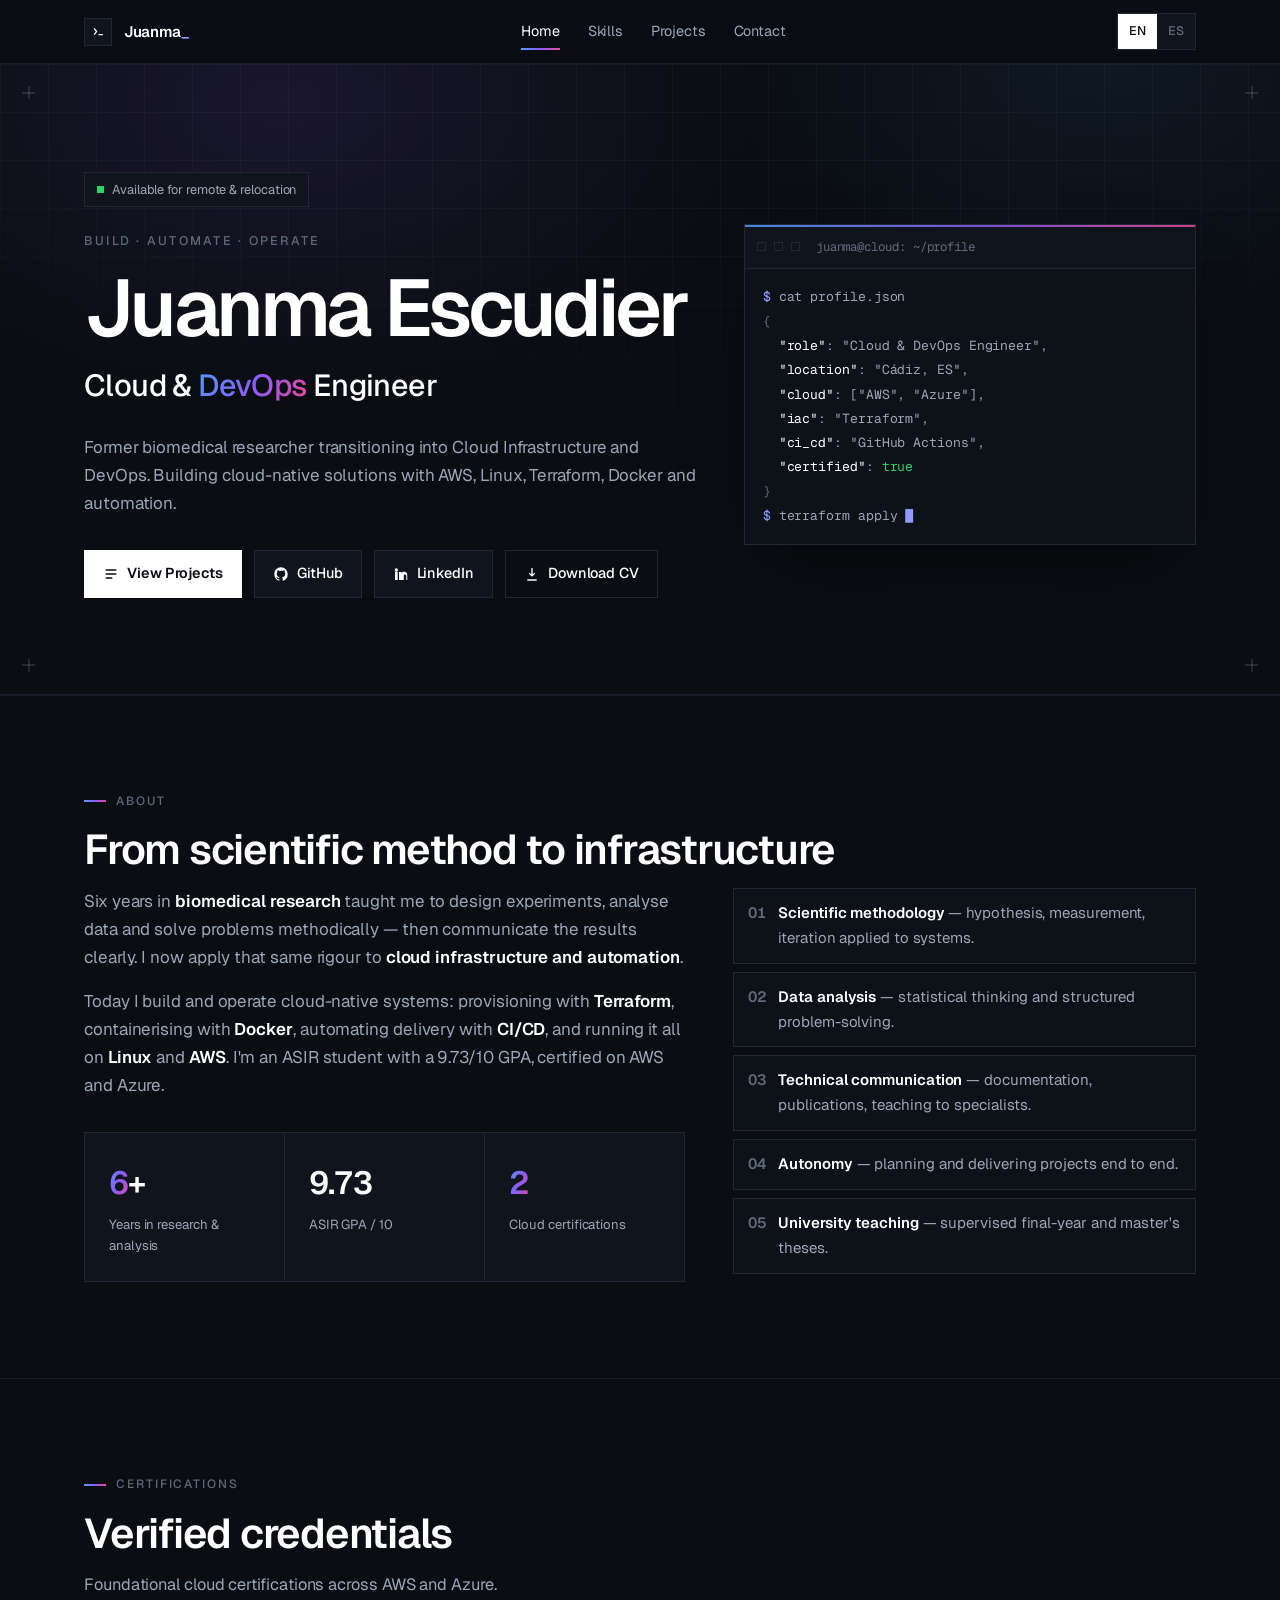
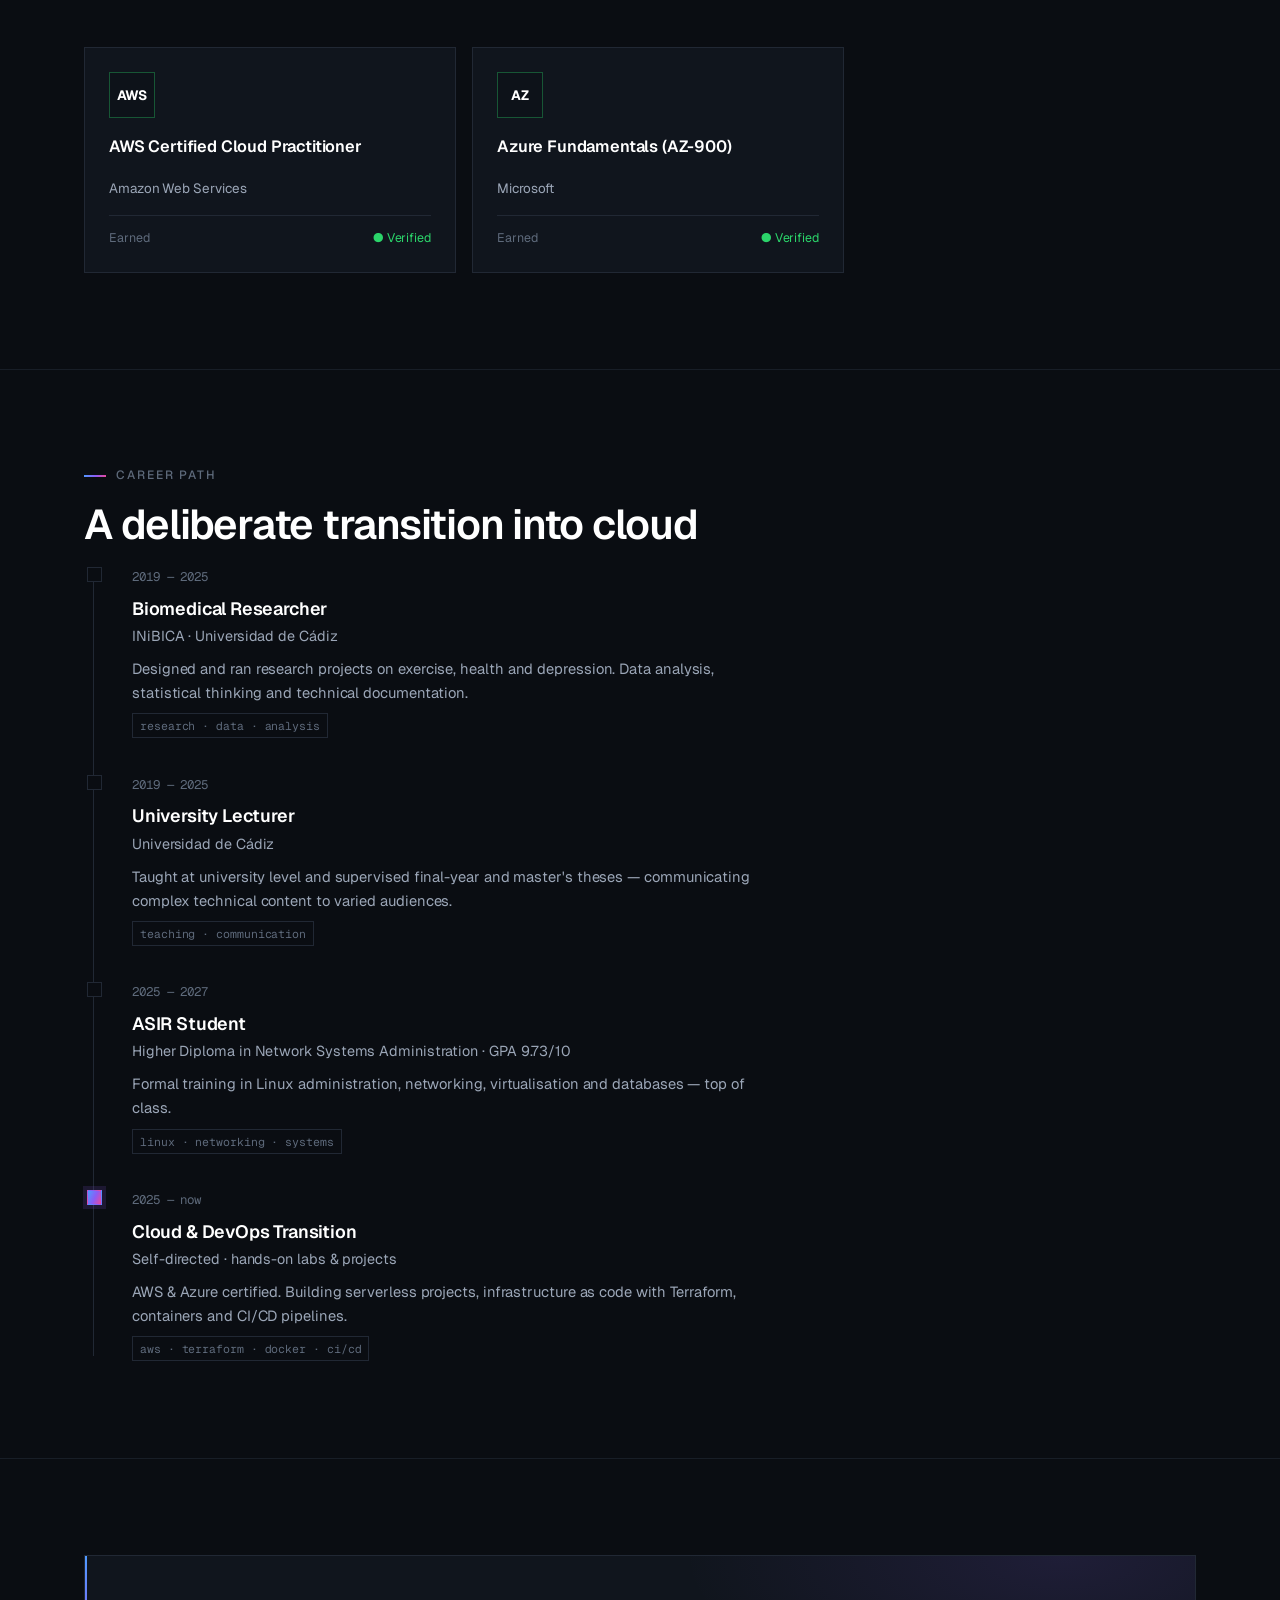
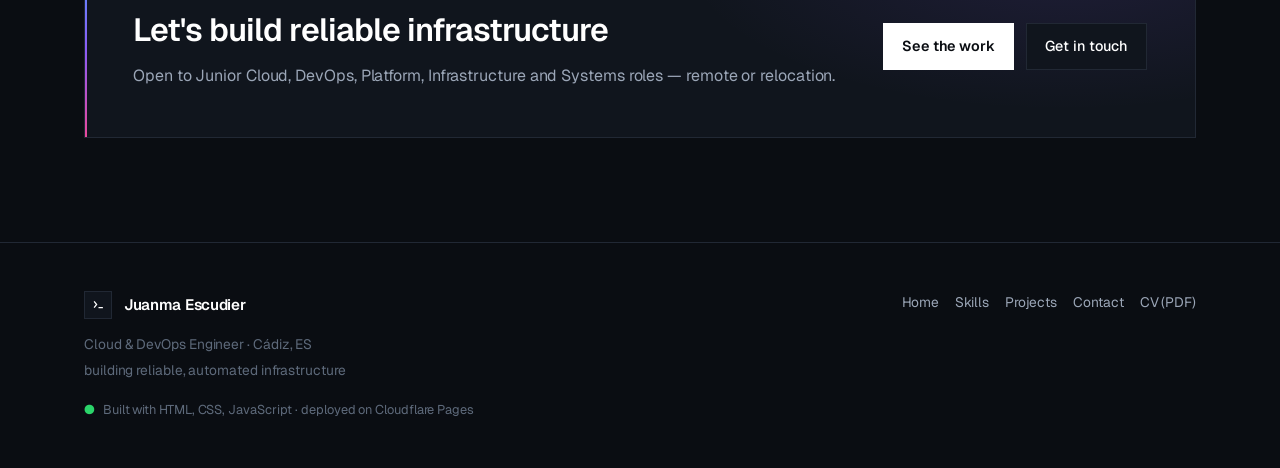
==== index.html @ 3cb33dc0 "Bugfixes: icons mobile phone" ====
<!DOCTYPE html>
<html lang="en" data-page="home">
<head>
  <meta charset="UTF-8">
  <meta name="viewport" content="width=device-width, initial-scale=1.0">
  <title>Juanma Escudier — Cloud &amp; DevOps Engineer</title>
  <meta name="description" content="Juanma Escudier — Cloud &amp; DevOps Engineer. Building cloud-native, automated infrastructure with AWS, Linux, Terraform, Docker and CI/CD. AWS Certified Cloud Practitioner &amp; Azure Fundamentals (AZ-900).">
  <meta name="author" content="Juan Manuel Escudier Vázquez">
  <meta name="keywords" content="Cloud Engineer, DevOps Engineer, Platform Engineer, AWS, Terraform, Docker, Linux, CI/CD, Infrastructure as Code, Serverless">
  <meta name="theme-color" content="#0A0D12">
  <link rel="canonical" href="https://www.juanmaescudier.com/">

  <!-- Open Graph / Twitter -->
  <meta property="og:type" content="website">
  <meta property="og:title" content="Juanma Escudier — Cloud &amp; DevOps Engineer">
  <meta property="og:description" content="Building cloud-native, automated infrastructure with AWS, Linux, Terraform, Docker and CI/CD.">
  <meta property="og:url" content="https://www.juanmaescudier.com/">
  <meta property="og:image" content="https://www.juanmaescudier.com/assets/og-image.png">
  <meta name="twitter:card" content="summary_large_image">
  <meta name="twitter:title" content="Juanma Escudier — Cloud &amp; DevOps Engineer">
  <meta name="twitter:description" content="Building cloud-native, automated infrastructure with AWS, Linux, Terraform, Docker and CI/CD.">
  <meta name="twitter:image" content="https://www.juanmaescudier.com/assets/og-image.png">

  <link rel="icon" type="image/svg+xml" href="favicon.svg">
  <link rel="preconnect" href="https://fonts.googleapis.com">
  <link rel="preconnect" href="https://fonts.gstatic.com" crossorigin>
  <link href="https://fonts.googleapis.com/css2?family=Geist:wght@400;500;600;700&family=Geist+Mono:wght@400;500&display=swap" rel="stylesheet">
  <link rel="stylesheet" href="styles.css">

  <script type="application/ld+json">
  {
    "@context": "https://schema.org",
    "@type": "Person",
    "name": "Juan Manuel Escudier Vázquez",
    "alternateName": "Juanma Escudier",
    "jobTitle": "Cloud & DevOps Engineer",
    "email": "mailto:juanmanuelescudier@gmail.com",
    "address": { "@type": "PostalAddress", "addressLocality": "Cádiz", "addressRegion": "Andalucía", "addressCountry": "ES" },
    "url": "https://www.juanmaescudier.com/",
    "sameAs": [
      "https://github.com/gankafk",
      "https://www.linkedin.com/in/juanma-escudier"
    ],
    "knowsAbout": ["Amazon Web Services", "Terraform", "Docker", "Linux", "CI/CD", "Python", "Serverless"],
    "hasCredential": [
      { "@type": "EducationalOccupationalCredential", "name": "AWS Certified Cloud Practitioner" },
      { "@type": "EducationalOccupationalCredential", "name": "Microsoft Certified: Azure Fundamentals (AZ-900)" }
    ]
  }
  </script>
</head>
<body>
  <a class="skip-link" href="#main" data-i18n="a11y.skip">Skip to content</a>

  <!-- ============ NAV ============ -->
  <header class="nav">
    <nav class="container nav-inner" aria-label="Primary">
      <a class="brand" href="index.html" aria-label="Juanma Escudier — home">
        <span class="brand-mark" aria-hidden="true">
          <svg viewBox="0 0 24 24" fill="none"><path d="M5 7l4 5-4 5" stroke="currentColor" stroke-width="2"/><path d="M12 17h7" stroke="currentColor" stroke-width="2"/></svg>
        </span>
        <span>Juanma<span class="blink">_</span></span>
      </a>

      <ul class="nav-links" id="navLinks">
        <li><a href="index.html" class="active" data-i18n="nav.home">Home</a></li>
        <li><a href="skills.html" data-i18n="nav.skills">Skills</a></li>
        <li><a href="projects.html" data-i18n="nav.projects">Projects</a></li>
        <li><a href="contact.html" data-i18n="nav.contact">Contact</a></li>
      </ul>

      <div class="nav-actions">
        <div class="lang-toggle" role="group" aria-label="Language">
          <button type="button" data-lang="en" aria-pressed="true">EN</button>
          <button type="button" data-lang="es" aria-pressed="false">ES</button>
        </div>
        <button class="nav-burger" id="navBurger" aria-label="Menu" aria-controls="navLinks" aria-expanded="false"><span></span></button>
      </div>
    </nav>
  </header>

  <main id="main">

    <!-- ============ HERO ============ -->
    <section class="hero">
      <div class="hero-grid-bg" aria-hidden="true"></div>
      <div class="hero-frame" aria-hidden="true"><span class="tl"></span><span class="tr"></span><span class="bl"></span><span class="br"></span></div>
      <div class="container hero-inner">
        <div class="hero-grid">
          <div>
            <span class="hero-status reveal">
              <span class="dot" aria-hidden="true"></span>
              <span data-i18n="hero.status">Available for remote &amp; relocation</span>
            </span>
            <p class="hero-eyebrow reveal" data-reveal-delay="1">Build · Automate · Operate</p>
            <h1 class="reveal" data-reveal-delay="1">Juanma Escudier</h1>
            <p class="hero-role reveal" data-reveal-delay="2">Cloud &amp; <span class="accent">DevOps</span> Engineer</p>
            <p class="hero-lead reveal" data-reveal-delay="2" data-i18n="hero.lead">Former biomedical researcher transitioning into Cloud Infrastructure and DevOps. Building cloud-native solutions with AWS, Linux, Terraform, Docker and automation.</p>
            <div class="hero-actions reveal" data-reveal-delay="3">
              <a class="btn btn-primary" href="projects.html">
                <svg viewBox="0 0 24 24" fill="none" aria-hidden="true"><path d="M4 6h16M4 12h16M4 18h10" stroke="currentColor" stroke-width="2"/></svg>
                <span data-i18n="hero.cta.projects">View Projects</span>
              </a>
              <a class="btn" href="https://github.com/gankafk" target="_blank" rel="noopener">
                <svg viewBox="0 0 24 24" fill="currentColor" aria-hidden="true"><path d="M12 2C6.48 2 2 6.58 2 12.25c0 4.53 2.87 8.37 6.84 9.73.5.1.68-.22.68-.49 0-.24-.01-.88-.01-1.73-2.78.62-3.37-1.37-3.37-1.37-.45-1.18-1.11-1.49-1.11-1.49-.91-.64.07-.62.07-.62 1 .07 1.53 1.05 1.53 1.05.89 1.56 2.34 1.11 2.91.85.09-.66.35-1.11.63-1.37-2.22-.26-4.56-1.14-4.56-5.06 0-1.12.39-2.03 1.03-2.75-.1-.26-.45-1.31.1-2.72 0 0 .84-.27 2.75 1.05a9.4 9.4 0 015 0c1.91-1.32 2.75-1.05 2.75-1.05.55 1.41.2 2.46.1 2.72.64.72 1.03 1.63 1.03 2.75 0 3.93-2.34 4.79-4.57 5.05.36.32.68.94.68 1.9 0 1.37-.01 2.48-.01 2.82 0 .27.18.6.69.49A10.02 10.02 0 0022 12.25C22 6.58 17.52 2 12 2z"/></svg>
                GitHub
              </a>
              <a class="btn" href="https://www.linkedin.com/in/juanma-escudier" target="_blank" rel="noopener">
                <svg viewBox="0 0 24 24" fill="currentColor" aria-hidden="true"><path d="M4.98 3.5a2.5 2.5 0 100 5 2.5 2.5 0 000-5zM3 9h4v12H3zM9 9h3.8v1.7h.05c.53-1 1.84-2.05 3.78-2.05 4.04 0 4.79 2.66 4.79 6.12V21H20v-5.4c0-1.29-.02-2.95-1.8-2.95-1.8 0-2.08 1.4-2.08 2.85V21H9z"/></svg>
                LinkedIn
              </a>
              <a class="btn btn-ghost" href="assets/Juan-Manuel-Escudier-CV.pdf" download>
                <svg viewBox="0 0 24 24" fill="none" aria-hidden="true"><path d="M12 3v12m0 0l-4-4m4 4l4-4M5 21h14" stroke="currentColor" stroke-width="2"/></svg>
                <span data-i18n="hero.cta.cv">Download CV</span>
              </a>
            </div>
          </div>

          <div class="terminal reveal" data-reveal-delay="3" aria-hidden="true">
            <div class="terminal-bar">
              <span class="sq"></span><span class="sq"></span><span class="sq"></span>
              <span class="title">juanma@cloud: ~/profile</span>
            </div>
            <div class="terminal-body">
              <span class="ln"><span class="prompt">$</span> cat profile.json</span>
              <span class="ln muted">{</span>
              <span class="ln">  <span class="key">"role"</span>: "Cloud &amp; DevOps Engineer",</span>
              <span class="ln">  <span class="key">"location"</span>: "Cádiz, ES",</span>
              <span class="ln">  <span class="key">"cloud"</span>: ["AWS", "Azure"],</span>
              <span class="ln">  <span class="key">"iac"</span>: "Terraform",</span>
              <span class="ln">  <span class="key">"ci_cd"</span>: "GitHub Actions",</span>
              <span class="ln">  <span class="key">"certified"</span>: <span class="ok">true</span></span>
              <span class="ln muted">}</span>
              <span class="ln"><span class="prompt">$</span> terraform apply <span class="cursor">█</span></span>
            </div>
          </div>
        </div>
      </div>
    </section>

    <!-- ============ ABOUT ============ -->
    <section class="section" id="about">
      <div class="container">
        <p class="section-label reveal"><span data-i18n="about.label">about</span></p>
        <h2 class="section-title reveal" data-i18n="about.title">From scientific method to infrastructure</h2>
        <div class="about-grid">
          <div class="about-lead reveal">
            <p data-i18n="about.p1">Six years in <strong>biomedical research</strong> taught me to design experiments, analyse data and solve problems methodically — then communicate the results clearly. I now apply that same rigour to <strong>cloud infrastructure and automation</strong>.</p>
            <p data-i18n="about.p2">Today I build and operate cloud-native systems: provisioning with <strong>Terraform</strong>, containerising with <strong>Docker</strong>, automating delivery with <strong>CI/CD</strong>, and running it all on <strong>Linux</strong> and <strong>AWS</strong>. I'm an ASIR student with a 9.73/10 GPA, certified on AWS and Azure.</p>
            <div class="stat-grid">
              <div class="stat"><div class="num"><span class="accent">6</span>+</div><div class="lbl" data-i18n="about.stat.years">Years in research &amp; analysis</div></div>
              <div class="stat"><div class="num">9.73</div><div class="lbl" data-i18n="about.stat.gpa">ASIR GPA / 10</div></div>
              <div class="stat"><div class="num"><span class="accent">2</span></div><div class="lbl" data-i18n="about.stat.certs">Cloud certifications</div></div>
            </div>
          </div>
          <ul class="about-points reveal" data-reveal-delay="1">
            <li><span class="marker">01</span><span><b data-i18n="about.t1.h">Scientific methodology</b> — <span data-i18n="about.t1.b">hypothesis, measurement, iteration applied to systems.</span></span></li>
            <li><span class="marker">02</span><span><b data-i18n="about.t2.h">Data analysis</b> — <span data-i18n="about.t2.b">statistical thinking and structured problem-solving.</span></span></li>
            <li><span class="marker">03</span><span><b data-i18n="about.t3.h">Technical communication</b> — <span data-i18n="about.t3.b">documentation, publications, teaching to specialists.</span></span></li>
            <li><span class="marker">04</span><span><b data-i18n="about.t4.h">Autonomy</b> — <span data-i18n="about.t4.b">planning and delivering projects end to end.</span></span></li>
            <li><span class="marker">05</span><span><b data-i18n="about.t5.h">University teaching</b> — <span data-i18n="about.t5.b">supervised final-year and master's theses.</span></span></li>
          </ul>
        </div>
      </div>
    </section>

    <!-- ============ CERTIFICATIONS ============ -->
    <section class="section" id="certifications">
      <div class="container">
        <p class="section-label reveal"><span data-i18n="certs.label">certifications</span></p>
        <h2 class="section-title reveal" data-i18n="certs.title">Verified credentials</h2>
        <p class="section-intro reveal" data-i18n="certs.intro">Foundational cloud certifications across AWS and Azure.</p>
        <div class="cert-grid">
          <article class="card cert-card earned reveal">
            <div class="badge" aria-hidden="true">AWS</div>
            <h3>AWS Certified Cloud Practitioner</h3>
            <p class="issuer">Amazon Web Services</p>
            <div class="meta"><span data-i18n="certs.status.earned">Earned</span><span class="ok" style="color:var(--success)">● <span data-i18n="certs.verified">Verified</span></span></div>
          </article>
          <article class="card cert-card earned reveal" data-reveal-delay="1">
            <div class="badge" aria-hidden="true">AZ</div>
            <h3>Azure Fundamentals (AZ-900)</h3>
            <p class="issuer">Microsoft</p>
            <div class="meta"><span data-i18n="certs.status.earned">Earned</span><span style="color:var(--success)">● <span data-i18n="certs.verified">Verified</span></span></div>
          </article>
        </div>
      </div>
    </section>

    <!-- ============ TIMELINE ============ -->
    <section class="section" id="timeline">
      <div class="container">
        <p class="section-label reveal"><span data-i18n="timeline.label">career path</span></p>
        <h2 class="section-title reveal" data-i18n="timeline.title">A deliberate transition into cloud</h2>
        <div class="timeline">
          <div class="tl-item reveal">
            <span class="node" aria-hidden="true"></span>
            <span class="period">2019 — 2025</span>
            <h3 data-i18n="tl.1.h">Biomedical Researcher</h3>
            <p class="org">INiBICA · Universidad de Cádiz</p>
            <p data-i18n="tl.1.b">Designed and ran research projects on exercise, health and depression. Data analysis, statistical thinking and technical documentation.</p>
            <span class="role-tag" data-i18n="tl.1.tag">research · data · analysis</span>
          </div>
          <div class="tl-item reveal" data-reveal-delay="1">
            <span class="node" aria-hidden="true"></span>
            <span class="period">2019 — 2025</span>
            <h3 data-i18n="tl.2.h">University Lecturer</h3>
            <p class="org">Universidad de Cádiz</p>
            <p data-i18n="tl.2.b">Taught at university level and supervised final-year and master's theses — communicating complex technical content to varied audiences.</p>
            <span class="role-tag" data-i18n="tl.2.tag">teaching · communication</span>
          </div>
          <div class="tl-item reveal" data-reveal-delay="2">
            <span class="node" aria-hidden="true"></span>
            <span class="period">2025 — 2027</span>
            <h3 data-i18n="tl.3.h">ASIR Student</h3>
            <p class="org" data-i18n="tl.3.org">Higher Diploma in Network Systems Administration · GPA 9.73/10</p>
            <p data-i18n="tl.3.b">Formal training in Linux administration, networking, virtualisation and databases — top of class.</p>
            <span class="role-tag" data-i18n="tl.3.tag">linux · networking · systems</span>
          </div>
          <div class="tl-item current reveal" data-reveal-delay="3">
            <span class="node" aria-hidden="true"></span>
            <span class="period">2025 — <span data-i18n="timeline.now">now</span></span>
            <h3 data-i18n="tl.4.h">Cloud &amp; DevOps Transition</h3>
            <p class="org" data-i18n="tl.4.org">Self-directed · hands-on labs &amp; projects</p>
            <p data-i18n="tl.4.b">AWS &amp; Azure certified. Building serverless projects, infrastructure as code with Terraform, containers and CI/CD pipelines.</p>
            <span class="role-tag" data-i18n="tl.4.tag">aws · terraform · docker · ci/cd</span>
          </div>
        </div>
      </div>
    </section>

    <!-- ============ CTA ============ -->
    <section class="section" aria-label="Call to action">
      <div class="container">
        <div class="cta reveal">
          <div>
            <h2 data-i18n="cta.title">Let's build reliable infrastructure</h2>
            <p data-i18n="cta.sub">Open to Junior Cloud, DevOps, Platform, Infrastructure and Systems roles — remote or relocation.</p>
          </div>
          <div class="actions">
            <a class="btn btn-primary" href="projects.html"><span data-i18n="cta.projects">See the work</span></a>
            <a class="btn" href="contact.html"><span data-i18n="cta.contact">Get in touch</span></a>
          </div>
        </div>
      </div>
    </section>

  </main>

  <!-- ============ FOOTER ============ -->
  <footer class="footer">
    <div class="container footer-inner">
      <div>
        <a class="brand" href="index.html">
          <span class="brand-mark" aria-hidden="true"><svg viewBox="0 0 24 24" fill="none"><path d="M5 7l4 5-4 5" stroke="currentColor" stroke-width="2"/><path d="M12 17h7" stroke="currentColor" stroke-width="2"/></svg></span>
          <span>Juanma Escudier</span>
        </a>
        <p class="footer-meta">Cloud &amp; DevOps Engineer · Cádiz, ES<br><span data-i18n="footer.tagline">building reliable, automated infrastructure</span></p>
        <p class="footer-build"><span class="ok">●</span> <span data-i18n="footer.build">Built with HTML, CSS, JavaScript · deployed on Cloudflare Pages</span></p>
      </div>
      <div class="footer-links" aria-label="Footer">
        <a href="index.html" data-i18n="nav.home">Home</a>
        <a href="skills.html" data-i18n="nav.skills">Skills</a>
        <a href="projects.html" data-i18n="nav.projects">Projects</a>
        <a href="contact.html" data-i18n="nav.contact">Contact</a>
        <a href="assets/Juan-Manuel-Escudier-CV.pdf" download data-i18n="footer.cv">CV (PDF)</a>
      </div>
    </div>
  </footer>

  <script src="script.js" defer></script>
</body>
</html>
---- styles.css ----
/* =====================================================================
   Juanma Escudier — Cloud & DevOps Engineer Portfolio
   styles.css — monochrome / Vercel-inspired / sharp corners
   Geist typeface · gradient reserved for focal points only
   ===================================================================== */

/* ---------- Design tokens ---------- */
:root {
  /* Base palette — near-black, monochrome */
  --bg:        #0A0D12;
  --bg-2:      #10151D;
  --bg-3:      #0D1219;
  --border:    #212834;
  --border-2:  #181E27;
  --text:      #FFFFFF;
  --text-2:    #9BA6B7;
  --text-3:    #5E6A7B;

  /* Accents — used sparingly */
  --accent:    #8E9BFF;            /* soft periwinkle, minimal use */
  --success:   #2BD46A;
  --warning:   #E5B567;

  /* Focal gradient (blue -> violet -> pink) */
  --grad: linear-gradient(115deg, #4E9BFF 0%, #8B5CF6 52%, #EC4899 100%);
  --grad-soft: linear-gradient(115deg, rgba(78,155,255,0.16), rgba(139,92,246,0.12), rgba(236,72,153,0.14));

  /* Typography */
  --font-sans: "Geist", "Inter", system-ui, -apple-system, "Segoe UI", Roboto, sans-serif;
  --font-mono: "Geist Mono", ui-monospace, "SF Mono", "Cascadia Code", Menlo, Consolas, monospace;

  /* Spacing */
  --sp-1: 4px; --sp-2: 8px; --sp-3: 12px; --sp-4: 16px; --sp-5: 24px;
  --sp-6: 32px; --sp-7: 48px; --sp-8: 64px; --sp-9: 96px;

  /* Layout */
  --maxw: 1160px;
  --nav-h: 64px;

  /* Effects */
  --speed: 0.18s;
  --ease: cubic-bezier(0.22, 0.61, 0.36, 1);
}

/* ---------- Reset ---------- */
*, *::before, *::after { box-sizing: border-box; margin: 0; padding: 0; }

html {
  scroll-behavior: smooth;
  scroll-padding-top: calc(var(--nav-h) + 24px);
  -webkit-text-size-adjust: 100%;
}

body {
  background-color: var(--bg);
  color: var(--text-2);
  font-family: var(--font-sans);
  font-size: 16px;
  line-height: 1.65;
  letter-spacing: -0.005em;
  -webkit-font-smoothing: antialiased;
  text-rendering: optimizeLegibility;
  overflow-x: hidden;
}

img, svg { max-width: 100%; display: block; }

a { color: var(--text); text-decoration: none; transition: color var(--speed) var(--ease), opacity var(--speed) var(--ease); }
a:hover { color: var(--text); opacity: 0.82; }

::selection { background: rgba(139, 92, 246, 0.28); color: var(--text); }

/* gradient text helper */
.grad-text {
  background: var(--grad);
  -webkit-background-clip: text; background-clip: text;
  -webkit-text-fill-color: transparent; color: transparent;
}

/* ---------- Accessibility ---------- */
.sr-only { position: absolute; width: 1px; height: 1px; padding: 0; margin: -1px; overflow: hidden; clip: rect(0,0,0,0); white-space: nowrap; border: 0; }
.skip-link {
  position: absolute; left: 12px; top: -60px; z-index: 200;
  background: #fff; color: #0A0D12; font-size: 13px; font-weight: 600;
  padding: 10px 16px; border: 1px solid #fff; transition: top var(--speed) var(--ease);
}
.skip-link:focus { top: 12px; }
:focus-visible { outline: 2px solid var(--accent); outline-offset: 2px; }

/* ---------- Layout ---------- */
.container { width: 100%; max-width: var(--maxw); margin-inline: auto; padding-inline: var(--sp-5); }

.section { padding-block: var(--sp-9); border-top: 1px solid var(--border-2); position: relative; }
.section:first-of-type { border-top: none; }

/* Section eyebrow label — clean, uppercase, tracked */
.section-label {
  font-size: 12px; font-weight: 500; text-transform: uppercase; letter-spacing: 0.16em;
  color: var(--text-3); margin-bottom: var(--sp-4);
  display: flex; align-items: center; gap: 10px;
}
.section-label::before {
  content: ""; width: 22px; height: 2px; background: var(--grad); display: inline-block;
}

.section-title {
  font-size: clamp(1.7rem, 3.4vw, 2.6rem); line-height: 1.08; letter-spacing: -0.03em;
  color: var(--text); font-weight: 600; margin-bottom: var(--sp-4);
}
.section-intro { max-width: 64ch; color: var(--text-2); font-size: 1.02rem; margin-bottom: var(--sp-7); }

/* ---------- Top navigation ---------- */
.nav {
  position: sticky; top: 0; z-index: 100; height: var(--nav-h);
  background: rgba(10, 13, 18, 0.72);
  backdrop-filter: blur(12px) saturate(140%);
  -webkit-backdrop-filter: blur(12px) saturate(140%);
  border-bottom: 1px solid var(--border-2);
}
.nav-inner { height: 100%; display: flex; align-items: center; justify-content: space-between; gap: var(--sp-4); }
.brand { display: flex; align-items: center; gap: var(--sp-3); font-weight: 600; color: var(--text); font-size: 0.95rem; letter-spacing: -0.02em; }
.brand-mark {
  width: 28px; height: 28px; border: 1px solid var(--border); display: grid; place-items: center;
  color: var(--text); background: var(--bg-2); flex: none;
}
.brand-mark svg { width: 15px; height: 15px; }
.brand .blink { color: var(--accent); animation: blink 1.2s step-end infinite; }

.nav-links { display: flex; align-items: center; gap: 2px; list-style: none; }
.nav-links a {
  font-size: 0.9rem; color: var(--text-2); padding: 8px 13px; position: relative;
  transition: color var(--speed) var(--ease);
}
.nav-links a:hover { color: var(--text); opacity: 1; }
.nav-links a.active { color: var(--text); }
.nav-links a.active::after {
  content: ""; position: absolute; left: 13px; right: 13px; bottom: -2px; height: 2px; background: var(--grad);
}

.nav-actions { display: flex; align-items: center; gap: var(--sp-3); }

/* Language toggle */
.lang-toggle { display: inline-flex; border: 1px solid var(--border); background: var(--bg-2); font-size: 0.78rem; }
.lang-toggle button {
  appearance: none; background: transparent; border: none; cursor: pointer;
  color: var(--text-3); padding: 7px 11px; font: inherit; font-weight: 500;
  transition: color var(--speed) var(--ease), background var(--speed) var(--ease);
}
.lang-toggle button[aria-pressed="true"] { color: #0A0D12; background: #fff; }
.lang-toggle button:hover[aria-pressed="false"] { color: var(--text); }

/* Mobile menu toggle */
.nav-burger { display: none; appearance: none; background: var(--bg-2); border: 1px solid var(--border); width: 42px; height: 42px; cursor: pointer; padding: 0; position: relative; }
.nav-burger span { position: absolute; top: 50%; left: 50%; width: 20px; height: 2px; background: var(--text); transform: translate(-50%, -50%); transition: background var(--speed) var(--ease); }
.nav-burger span::before, .nav-burger span::after { content: ""; position: absolute; left: 0; width: 20px; height: 2px; background: var(--text); transition: transform var(--speed) var(--ease); }
.nav-burger span::before { top: -6px; }
.nav-burger span::after { top: 6px; }
.nav-burger[aria-expanded="true"] span { background: transparent; }
.nav-burger[aria-expanded="true"] span::before { transform: translateY(6px) rotate(45deg); }
.nav-burger[aria-expanded="true"] span::after { transform: translateY(-6px) rotate(-45deg); }

/* ---------- Buttons ---------- */
.btn {
  display: inline-flex; align-items: center; gap: var(--sp-2);
  font-size: 0.9rem; font-weight: 500; padding: 11px 18px;
  border: 1px solid var(--border); background: var(--bg-2); color: var(--text); cursor: pointer;
  transition: border-color var(--speed) var(--ease), background var(--speed) var(--ease), color var(--speed) var(--ease);
  white-space: nowrap;
}
.btn:hover { border-color: #38465c; background: #161C26; opacity: 1; }
.btn svg { width: 16px; height: 16px; flex: none; }
.btn-primary { background: #fff; color: #0A0D12; border-color: #fff; font-weight: 600; }
.btn-primary:hover { background: #E7E9EE; border-color: #E7E9EE; color: #0A0D12; }
.btn-ghost { background: transparent; }

/* ---------- Hero ---------- */
.hero { position: relative; padding-block: clamp(var(--sp-8), 12vh, 132px) var(--sp-9); border-bottom: 1px solid var(--border-2); overflow: hidden; }
/* subtle masked grid — hero only */
.hero-grid-bg {
  position: absolute; inset: 0; z-index: 0; pointer-events: none;
  background-image:
    linear-gradient(rgba(255,255,255,0.035) 1px, transparent 1px),
    linear-gradient(90deg, rgba(255,255,255,0.035) 1px, transparent 1px);
  background-size: 48px 48px;
  -webkit-mask-image: radial-gradient(125% 95% at 50% -10%, #000 32%, transparent 76%);
  mask-image: radial-gradient(125% 95% at 50% -10%, #000 32%, transparent 76%);
}
/* soft gradient glow */
.hero::before { content: ""; position: absolute; inset: 0; z-index: 0; pointer-events: none; background: radial-gradient(680px 420px at 22% 6%, rgba(139,92,246,0.12), transparent 70%), radial-gradient(560px 360px at 86% 0%, rgba(78,155,255,0.08), transparent 72%); }

/* crosshair marks at hero corners */
.hero-frame { position: absolute; inset: 22px; z-index: 0; pointer-events: none; }
.hero-frame span { position: absolute; width: 13px; height: 13px; }
.hero-frame span::before, .hero-frame span::after { content: ""; position: absolute; background: rgba(255,255,255,0.22); }
.hero-frame span::before { width: 13px; height: 1px; top: 50%; left: 0; transform: translateY(-50%); }
.hero-frame span::after { width: 1px; height: 13px; left: 50%; top: 0; transform: translateX(-50%); }
.hero-frame .tl { top: 0; left: 0; }
.hero-frame .tr { top: 0; right: 0; }
.hero-frame .bl { bottom: 0; left: 0; }
.hero-frame .br { bottom: 0; right: 0; }

.hero-inner { position: relative; z-index: 1; }
.hero-status { display: inline-flex; align-items: center; gap: var(--sp-2); font-size: 0.8rem; color: var(--text-2); border: 1px solid var(--border); background: var(--bg-2); padding: 6px 12px; margin-bottom: var(--sp-5); }
.hero-status .dot { width: 7px; height: 7px; background: var(--success); border-radius: 0; box-shadow: 0 0 0 0 rgba(43,212,106,0.6); animation: pulse 2.6s var(--ease) infinite; }
.hero-eyebrow { font-size: 0.78rem; text-transform: uppercase; letter-spacing: 0.18em; color: var(--text-3); font-weight: 500; margin-bottom: var(--sp-4); }
.hero h1 { font-size: clamp(2.6rem, 7.4vw, 5rem); line-height: 1.0; letter-spacing: -0.045em; color: var(--text); font-weight: 600; margin-bottom: var(--sp-3); }
.hero-role { font-size: clamp(1.2rem, 3vw, 1.9rem); color: var(--text); font-weight: 500; letter-spacing: -0.02em; margin-bottom: var(--sp-5); }
.hero-role .accent { background: var(--grad); -webkit-background-clip: text; background-clip: text; -webkit-text-fill-color: transparent; color: transparent; }
.hero-lead { max-width: 60ch; font-size: 1.06rem; color: var(--text-2); margin-bottom: var(--sp-6); }
.hero-actions { display: flex; flex-wrap: wrap; gap: var(--sp-3); }
.hero-grid { display: grid; grid-template-columns: 1.15fr 0.85fr; gap: var(--sp-7); align-items: center; }

/* Hero terminal card (keeps mono — it's a terminal) */
.terminal { border: 1px solid var(--border); background: var(--bg-3); font-family: var(--font-mono); font-size: 0.82rem; line-height: 1.85; box-shadow: 0 30px 70px -36px rgba(0,0,0,0.85); position: relative; }
.terminal::after { content: ""; position: absolute; left: 0; right: 0; top: 0; height: 2px; background: var(--grad); opacity: 0.85; }
.terminal-bar { display: flex; align-items: center; gap: var(--sp-2); padding: 10px 12px; border-bottom: 1px solid var(--border); background: var(--bg-2); }
.terminal-bar .sq { width: 9px; height: 9px; border: 1px solid var(--border); display: inline-block; }
.terminal-bar .title { margin-left: var(--sp-2); color: var(--text-3); font-size: 0.78rem; font-family: var(--font-mono); }
.terminal-body { padding: 16px 18px; color: var(--text-2); }
.terminal-body .ln { display: block; white-space: pre-wrap; }
.terminal-body .prompt { color: var(--accent); }
.terminal-body .ok { color: var(--success); }
.terminal-body .key { color: var(--text); }
.terminal-body .muted { color: var(--text-3); }
.terminal-body .cursor { color: var(--accent); animation: blink 1.2s step-end infinite; }

/* ---------- Generic card ---------- */
.card { border: 1px solid var(--border); background: var(--bg-2); padding: var(--sp-5); transition: border-color var(--speed) var(--ease), background var(--speed) var(--ease); position: relative; }
.card:hover { border-color: #313d50; }

/* ---------- About ---------- */
.about-grid { display: grid; grid-template-columns: 1.3fr 1fr; gap: var(--sp-7); align-items: start; }
.about-lead p { font-size: 1.06rem; color: var(--text-2); margin-bottom: var(--sp-4); }
.about-lead p strong { color: var(--text); font-weight: 600; }
.about-points { list-style: none; display: grid; gap: var(--sp-2); }
.about-points li { display: grid; grid-template-columns: auto 1fr; gap: var(--sp-3); align-items: start; border: 1px solid var(--border); background: var(--bg-3); padding: 12px 14px; font-size: 0.94rem; }
.about-points li .marker { color: var(--text-3); font-variant-numeric: tabular-nums; font-weight: 600; }
.about-points li b { color: var(--text); font-weight: 600; }

.stat-grid { display: grid; grid-template-columns: repeat(3, 1fr); gap: 0; border: 1px solid var(--border); margin-top: var(--sp-6); }
.stat { padding: var(--sp-5); border-right: 1px solid var(--border); background: var(--bg-2); }
.stat:last-child { border-right: none; }
.stat .num { font-size: 2rem; font-weight: 600; color: var(--text); letter-spacing: -0.03em; font-variant-numeric: tabular-nums; }
.stat .num .accent { background: var(--grad); -webkit-background-clip: text; background-clip: text; -webkit-text-fill-color: transparent; color: transparent; }
.stat .lbl { font-size: 0.82rem; color: var(--text-2); margin-top: 4px; }

/* ---------- Skills matrix ---------- */
.skills-grid { display: grid; grid-template-columns: repeat(auto-fit, minmax(196px, 1fr)); gap: var(--sp-4); align-items: start; }
.skill-card { display: flex; flex-direction: column; gap: var(--sp-4); }
.skill-card .head { display: flex; align-items: center; justify-content: space-between; border-bottom: 1px solid var(--border); padding-bottom: var(--sp-3); }
.skill-card .head h3 { font-size: 1.05rem; color: var(--text); font-weight: 600; letter-spacing: -0.01em; }
.skill-card .head .idx { font-size: 0.8rem; color: var(--text-3); font-variant-numeric: tabular-nums; }
.skill-list { list-style: none; display: grid; gap: 1px; background: var(--border); border: 1px solid var(--border); }
.skill-list li { background: var(--bg-3); padding: 9px 12px; font-size: 0.86rem; color: var(--text-2); display: flex; align-items: center; gap: var(--sp-2); transition: color var(--speed) var(--ease), background var(--speed) var(--ease); }
.skill-list li::before { content: ""; width: 5px; height: 5px; background: var(--text-3); flex: none; }
.skill-list li:hover { color: var(--text); background: var(--bg-2); }
.skill-list li:hover::before { background: var(--accent); }

/* ---------- Learning Lab ---------- */
.lab-grid { display: grid; grid-template-columns: repeat(2, 1fr); gap: var(--sp-4); }
.lab-card { display: flex; flex-direction: column; gap: var(--sp-4); }
.lab-card .head { display: flex; align-items: center; justify-content: space-between; gap: var(--sp-3); }
.lab-card h3 { font-size: 1.1rem; color: var(--text); font-weight: 600; display: flex; align-items: center; gap: var(--sp-2); letter-spacing: -0.01em; }
.lab-card h3 .tag { font-family: var(--font-mono); color: var(--text-3); font-weight: 400; }
.lab-desc { font-size: 0.92rem; color: var(--text-2); }
.status-badge { font-size: 0.72rem; font-weight: 600; letter-spacing: 0.04em; padding: 4px 9px; border: 1px solid var(--border); display: inline-flex; align-items: center; gap: 6px; white-space: nowrap; }
.status-badge .dot { width: 7px; height: 7px; }
.status-badge.active { color: var(--success); } .status-badge.active .dot { background: var(--success); }
.status-badge.progress { color: var(--warning); } .status-badge.progress .dot { background: var(--warning); }
.status-badge.planned { color: var(--text-3); } .status-badge.planned .dot { background: var(--text-3); }

.tag-row { display: flex; flex-wrap: wrap; gap: var(--sp-2); }
.tag { font-family: var(--font-mono); font-size: 0.74rem; color: var(--text-2); border: 1px solid var(--border); background: var(--bg-3); padding: 4px 9px; }
.progress-wrap { margin-top: auto; }
.progress-meta { display: flex; justify-content: space-between; font-size: 0.76rem; color: var(--text-3); margin-bottom: 6px; }
.progress-bar { height: 5px; background: var(--bg); border: 1px solid var(--border); }
.progress-fill { height: 100%; background: var(--grad); width: 0; transition: width 1s var(--ease); }
.progress-fill.success { background: var(--grad); }

/* ---------- Certifications ---------- */
.cert-grid { display: grid; grid-template-columns: repeat(2, 1fr); gap: var(--sp-4); max-width: 760px; }
.cert-card { display: flex; flex-direction: column; gap: var(--sp-4); }
.cert-card .badge { width: 46px; height: 46px; border: 1px solid var(--border); background: var(--bg-3); display: grid; place-items: center; color: var(--text); font-weight: 700; font-size: 0.85rem; letter-spacing: 0.02em; }
.cert-card.earned .badge { border-color: rgba(43,212,106,0.35); }
.cert-card h3 { font-size: 1.02rem; color: var(--text); font-weight: 600; letter-spacing: -0.01em; }
.cert-card .issuer { font-size: 0.84rem; color: var(--text-2); }
.cert-card .meta { margin-top: auto; display: flex; align-items: center; justify-content: space-between; font-size: 0.78rem; color: var(--text-3); border-top: 1px solid var(--border); padding-top: var(--sp-3); }
.cert-card.planned { border-style: dashed; }
.cert-card.planned h3, .cert-card.planned .badge { color: var(--text-3); }

/* ---------- Timeline ---------- */
.timeline { position: relative; display: grid; gap: 0; }
.timeline::before { content: ""; position: absolute; left: 9px; top: 6px; bottom: 6px; width: 1px; background: var(--border); }
.tl-item { position: relative; padding: 0 0 var(--sp-6) var(--sp-7); }
.tl-item:last-child { padding-bottom: 0; }
.tl-item .node { position: absolute; left: 3px; top: 4px; width: 15px; height: 15px; border: 1px solid var(--border); background: var(--bg); }
.tl-item.current .node { border-color: transparent; background: var(--grad); box-shadow: 0 0 0 4px rgba(139,92,246,0.14); }
.tl-item .period { font-family: var(--font-mono); font-size: 0.78rem; color: var(--text-3); }
.tl-item h3 { font-size: 1.12rem; color: var(--text); font-weight: 600; margin: 4px 0 2px; letter-spacing: -0.01em; }
.tl-item .org { font-size: 0.9rem; color: var(--text-2); margin-bottom: var(--sp-2); }
.tl-item p { font-size: 0.92rem; color: var(--text-2); max-width: 62ch; }
.tl-item .role-tag { display: inline-block; font-family: var(--font-mono); font-size: 0.72rem; color: var(--text-3); border: 1px solid var(--border); padding: 2px 7px; margin-top: var(--sp-2); }

/* ---------- Projects ---------- */
.project-list { display: grid; gap: var(--sp-5); }
.project-card { display: grid; grid-template-columns: 1.1fr 0.9fr; gap: 0; padding: 0; }
.project-card .body { padding: var(--sp-6); display: flex; flex-direction: column; gap: var(--sp-4); }
.project-card .visual { border-left: 1px solid var(--border); background: var(--bg-3); display: grid; place-items: center; padding: var(--sp-5); position: relative; overflow: hidden; }
.project-card .visual::before { content: ""; position: absolute; inset: 0; background-image: linear-gradient(to right, rgba(255,255,255,0.03) 1px, transparent 1px), linear-gradient(to bottom, rgba(255,255,255,0.03) 1px, transparent 1px); background-size: 28px 28px; }
.project-meta { display: flex; align-items: center; gap: var(--sp-3); font-size: 0.78rem; color: var(--text-3); }
.project-meta .featured { font-weight: 600; letter-spacing: 0.04em; background: var(--grad); -webkit-background-clip: text; background-clip: text; -webkit-text-fill-color: transparent; color: transparent; border: 1px solid var(--border); padding: 2px 8px; }
.project-card h3 { font-size: clamp(1.4rem, 2.6vw, 1.9rem); color: var(--text); font-weight: 600; letter-spacing: -0.03em; }
.project-card .desc { font-size: 0.98rem; color: var(--text-2); }
.project-actions { display: flex; flex-wrap: wrap; gap: var(--sp-3); margin-top: var(--sp-2); }
.arch-mini { width: 100%; position: relative; z-index: 1; }

/* ---------- Architecture diagram (detail page) ---------- */
.arch-figure { border: 1px solid var(--border); background: var(--bg-3); padding: var(--sp-6); position: relative; }
.arch-figure::before { content: ""; position: absolute; inset: 0; pointer-events: none; background-image: linear-gradient(to right, rgba(255,255,255,0.028) 1px, transparent 1px), linear-gradient(to bottom, rgba(255,255,255,0.028) 1px, transparent 1px); background-size: 32px 32px; }
.arch-scroll { position: relative; z-index: 1; overflow-x: auto; -webkit-overflow-scrolling: touch; scrollbar-width: thin; scrollbar-color: var(--border) transparent; }
.arch-scroll svg { display: block; width: 100%; max-width: 940px; min-width: 680px; margin-inline: auto; }
.arch-caption { font-size: 0.84rem; color: var(--text-3); margin-top: var(--sp-3); text-align: center; position: relative; z-index: 1; }
.arch-hint { display: none; }

/* ---------- Detail page ---------- */
.breadcrumb { font-size: 0.84rem; color: var(--text-3); margin-bottom: var(--sp-5); display: flex; gap: var(--sp-2); flex-wrap: wrap; }
.breadcrumb a { color: var(--text-2); }
.breadcrumb .sep { color: var(--border); }
.detail-hero h1 { font-size: clamp(2rem, 5vw, 3.2rem); color: var(--text); letter-spacing: -0.04em; font-weight: 600; line-height: 1.04; margin-bottom: var(--sp-3); }
.detail-hero .lead { font-size: 1.1rem; color: var(--text-2); max-width: 68ch; margin-bottom: var(--sp-5); }

.spec-grid { display: grid; grid-template-columns: repeat(4, 1fr); border: 1px solid var(--border); margin-block: var(--sp-6); }
.spec { padding: var(--sp-4); border-right: 1px solid var(--border); }
.spec:last-child { border-right: none; }
.spec .k { font-size: 0.72rem; color: var(--text-3); text-transform: uppercase; letter-spacing: 0.08em; }
.spec .v { color: var(--text); font-weight: 600; margin-top: 4px; font-size: 0.95rem; }

.content-block { max-width: 76ch; }
.content-block h2 { font-size: 1.5rem; color: var(--text); font-weight: 600; margin: var(--sp-7) 0 var(--sp-3); letter-spacing: -0.02em; }
.content-block h3 { font-size: 1.1rem; color: var(--text); font-weight: 600; margin: var(--sp-5) 0 var(--sp-2); }
.content-block p { color: var(--text-2); margin-bottom: var(--sp-4); }
.content-block ul { list-style: none; display: grid; gap: var(--sp-2); margin-bottom: var(--sp-4); }
.content-block ul li { padding-left: var(--sp-5); position: relative; color: var(--text-2); }
.content-block ul li::before { content: ""; position: absolute; left: 0; top: 0.62em; width: 8px; height: 1px; background: var(--accent); }
.content-block strong { color: var(--text); font-weight: 600; }

.decision-grid { display: grid; grid-template-columns: repeat(2, 1fr); gap: var(--sp-4); margin-block: var(--sp-5); }
.decision { border: 1px solid var(--border); background: var(--bg-2); padding: var(--sp-5); }
.decision .q { font-family: var(--font-mono); font-size: 0.8rem; color: var(--text-3); margin-bottom: var(--sp-2); }
.decision h4 { color: var(--text); font-size: 1rem; margin-bottom: var(--sp-2); font-weight: 600; }
.decision p { font-size: 0.92rem; color: var(--text-2); margin: 0; }

.stack-table { width: 100%; border-collapse: collapse; border: 1px solid var(--border); margin-block: var(--sp-5); font-size: 0.92rem; }
.stack-table th, .stack-table td { text-align: left; padding: 12px 14px; border-bottom: 1px solid var(--border); }
.stack-table th { font-size: 0.74rem; text-transform: uppercase; letter-spacing: 0.06em; color: var(--text-3); background: var(--bg-3); font-weight: 600; }
.stack-table td { color: var(--text-2); }
.stack-table td:first-child { color: var(--text); font-family: var(--font-mono); font-size: 0.86rem; white-space: nowrap; }
.stack-table tr:last-child td { border-bottom: none; }
.stack-table tbody tr:hover td { background: var(--bg-2); }

.code-block { border: 1px solid var(--border); background: var(--bg-3); font-family: var(--font-mono); font-size: 0.82rem; line-height: 1.8; color: var(--text-2); overflow-x: auto; margin-block: var(--sp-4); }
.code-block .bar { display: flex; align-items: center; gap: var(--sp-2); padding: 8px 12px; border-bottom: 1px solid var(--border); background: var(--bg-2); color: var(--text-3); font-size: 0.76rem; }
.code-block pre { padding: 14px 16px; margin: 0; white-space: pre; }
.code-block .c { color: var(--text-3); }
.code-block .k { color: var(--accent); }
.code-block .s { color: var(--success); }

/* ---------- Contact ---------- */
.contact-grid { display: grid; grid-template-columns: repeat(3, 1fr); gap: var(--sp-4); margin-top: var(--sp-6); }
.contact-card { border: 1px solid var(--border); background: var(--bg-2); padding: var(--sp-5); display: flex; flex-direction: column; gap: var(--sp-2); transition: border-color var(--speed) var(--ease); }
.contact-card:hover { border-color: #313d50; opacity: 1; }
.contact-card .ic { width: 28px; height: 28px; color: var(--text-2); margin-bottom: var(--sp-2); }
.contact-card:hover .ic { color: var(--text); }
.contact-card .k { font-size: 0.78rem; color: var(--text-3); }
.contact-card .v { color: var(--text); font-weight: 600; word-break: break-word; }
.contact-details { display: grid; grid-template-columns: repeat(3, 1fr); border: 1px solid var(--border); margin-top: var(--sp-5); }
.detail-item { padding: var(--sp-5); border-right: 1px solid var(--border); display: flex; flex-direction: column; gap: 6px; }
.detail-item:last-child { border-right: none; }
.detail-item .dk { font-size: 0.74rem; text-transform: uppercase; letter-spacing: 0.08em; color: var(--text-3); }
.detail-item .dv { color: var(--text); font-weight: 500; font-size: 0.95rem; }
.detail-item a.dv.link { color: var(--accent); }
@media (max-width: 720px) { .contact-details { grid-template-columns: 1fr; } .detail-item { border-right: none; border-bottom: 1px solid var(--border); } .detail-item:last-child { border-bottom: none; } }

/* ---------- CTA strip ---------- */
.cta { border: 1px solid var(--border); background: var(--bg-2); padding: var(--sp-7); display: flex; align-items: center; justify-content: space-between; gap: var(--sp-5); flex-wrap: wrap; position: relative; overflow: hidden; }
.cta::before { content: ""; position: absolute; inset: 0; background: radial-gradient(540px 220px at 88% 0%, rgba(139,92,246,0.12), transparent 70%); pointer-events: none; }
.cta::after { content: ""; position: absolute; left: 0; top: 0; bottom: 0; width: 2px; background: var(--grad); }
.cta h2 { font-size: clamp(1.4rem, 3vw, 2rem); color: var(--text); font-weight: 600; letter-spacing: -0.03em; }
.cta p { color: var(--text-2); margin-top: 6px; }
.cta .actions { display: flex; gap: var(--sp-3); flex-wrap: wrap; position: relative; }

/* ---------- Footer ---------- */
.footer { border-top: 1px solid var(--border); padding-block: var(--sp-7); margin-top: var(--sp-2); }
.footer-inner { display: flex; align-items: flex-start; justify-content: space-between; gap: var(--sp-5); flex-wrap: wrap; }
.footer .brand { margin-bottom: var(--sp-3); }
.footer-meta { font-size: 0.86rem; color: var(--text-3); line-height: 1.9; }
.footer-links { display: flex; gap: var(--sp-4); font-size: 0.86rem; flex-wrap: wrap; }
.footer-links a { color: var(--text-2); }
.footer-links a:hover { color: var(--text); }
.footer-build { font-size: 0.8rem; color: var(--text-3); margin-top: var(--sp-4); display: flex; align-items: center; gap: var(--sp-2); }
.footer-build .ok { color: var(--success); }

/* ---------- Reveal animation ---------- */
.reveal { opacity: 0; transform: translateY(14px); transition: opacity 0.6s var(--ease), transform 0.6s var(--ease); }
.reveal.is-visible { opacity: 1; transform: none; }
[data-reveal-delay="1"] { transition-delay: 0.06s; }
[data-reveal-delay="2"] { transition-delay: 0.12s; }
[data-reveal-delay="3"] { transition-delay: 0.18s; }
[data-reveal-delay="4"] { transition-delay: 0.24s; }

/* ---------- Keyframes ---------- */
@keyframes blink { 0%, 100% { opacity: 1; } 50% { opacity: 0; } }
@keyframes pulse { 0% { box-shadow: 0 0 0 0 rgba(43,212,106,0.5); } 70% { box-shadow: 0 0 0 7px rgba(43,212,106,0); } 100% { box-shadow: 0 0 0 0 rgba(43,212,106,0); } }

/* ---------- Responsive ---------- */
@media (max-width: 980px) {
  .hero-grid { grid-template-columns: 1fr; gap: var(--sp-6); }
  .about-grid { grid-template-columns: 1fr; gap: var(--sp-6); }
  .cert-grid { grid-template-columns: repeat(2, 1fr); }
  .spec-grid { grid-template-columns: repeat(2, 1fr); }
  .spec:nth-child(2) { border-right: none; }
  .spec:nth-child(1), .spec:nth-child(2) { border-bottom: 1px solid var(--border); }
  .project-card { grid-template-columns: 1fr; }
  .project-card .visual { border-left: none; border-top: 1px solid var(--border); }
}
@media (max-width: 720px) {
  :root { --nav-h: 56px; }
  .nav-links { position: fixed; top: var(--nav-h); left: 0; right: 0; flex-direction: column; align-items: stretch; gap: 0; background: var(--bg); border-bottom: 1px solid var(--border); box-shadow: 0 26px 44px -26px rgba(0,0,0,0.92); padding: var(--sp-2) var(--sp-4) var(--sp-4); transform: translateY(-12px); opacity: 0; pointer-events: none; transition: opacity var(--speed) var(--ease), transform var(--speed) var(--ease); }
  .nav-links.open { opacity: 1; transform: none; pointer-events: auto; }
  .nav-links a { display: block; padding: 17px 6px; font-size: 1.1rem; font-weight: 500; color: var(--text-2); border-bottom: 1px solid var(--border-2); }
  .nav-links a.active { color: var(--text); }
  .nav-links li:last-child a { border-bottom: none; }
  .nav-links a.active::after { display: none; }
  .nav-burger { display: block; }
  .section { padding-block: var(--sp-8); }
  .lab-grid, .cert-grid, .contact-grid, .decision-grid { grid-template-columns: 1fr; }
  .stat-grid { grid-template-columns: 1fr; }
  .stat { border-right: none; border-bottom: 1px solid var(--border); }
  .stat:last-child { border-bottom: none; }
  .spec-grid { grid-template-columns: 1fr; }
  .spec { border-right: none; border-bottom: 1px solid var(--border); }
  .spec:last-child { border-bottom: none; }
  .cta { flex-direction: column; align-items: flex-start; }
  .hero-actions .btn, .project-actions .btn { flex: 1 1 auto; justify-content: center; }
}
@media (max-width: 420px) { .container { padding-inline: var(--sp-4); } .hero h1 { font-size: 2.4rem; } }

/* ---------- Architecture figure on mobile ---------- */
@media (max-width: 760px) {
  .arch-figure { padding: var(--sp-4); }
  .arch-scroll svg { min-width: 640px; }
  .arch-hint {
    display: flex; align-items: center; justify-content: center; gap: 8px;
    margin-top: var(--sp-4); padding-top: var(--sp-3); border-top: 1px solid var(--border-2);
    font-family: var(--font-mono); font-size: 0.76rem; letter-spacing: 0.02em; color: var(--text-3);
    position: relative; z-index: 1;
  }
  .arch-hint .arrow {
    font-size: 1rem; line-height: 1; background: var(--grad);
    -webkit-background-clip: text; background-clip: text; -webkit-text-fill-color: transparent; color: transparent;
    animation: nudge 1.5s var(--ease) infinite;
  }
}
@keyframes nudge { 0%, 100% { transform: translateX(0); } 50% { transform: translateX(5px); } }

/* ---------- Reduced motion ---------- */
@media (prefers-reduced-motion: reduce) {
  html { scroll-behavior: auto; }
  *, *::before, *::after { animation-duration: 0.001ms !important; animation-iteration-count: 1 !important; transition-duration: 0.001ms !important; }
  .reveal { opacity: 1; transform: none; }
}

/* ---------- Print ---------- */
@media print { .nav, .footer, .cta, .hero-frame, .hero-grid-bg { display: none; } body { background: #fff; color: #000; } }
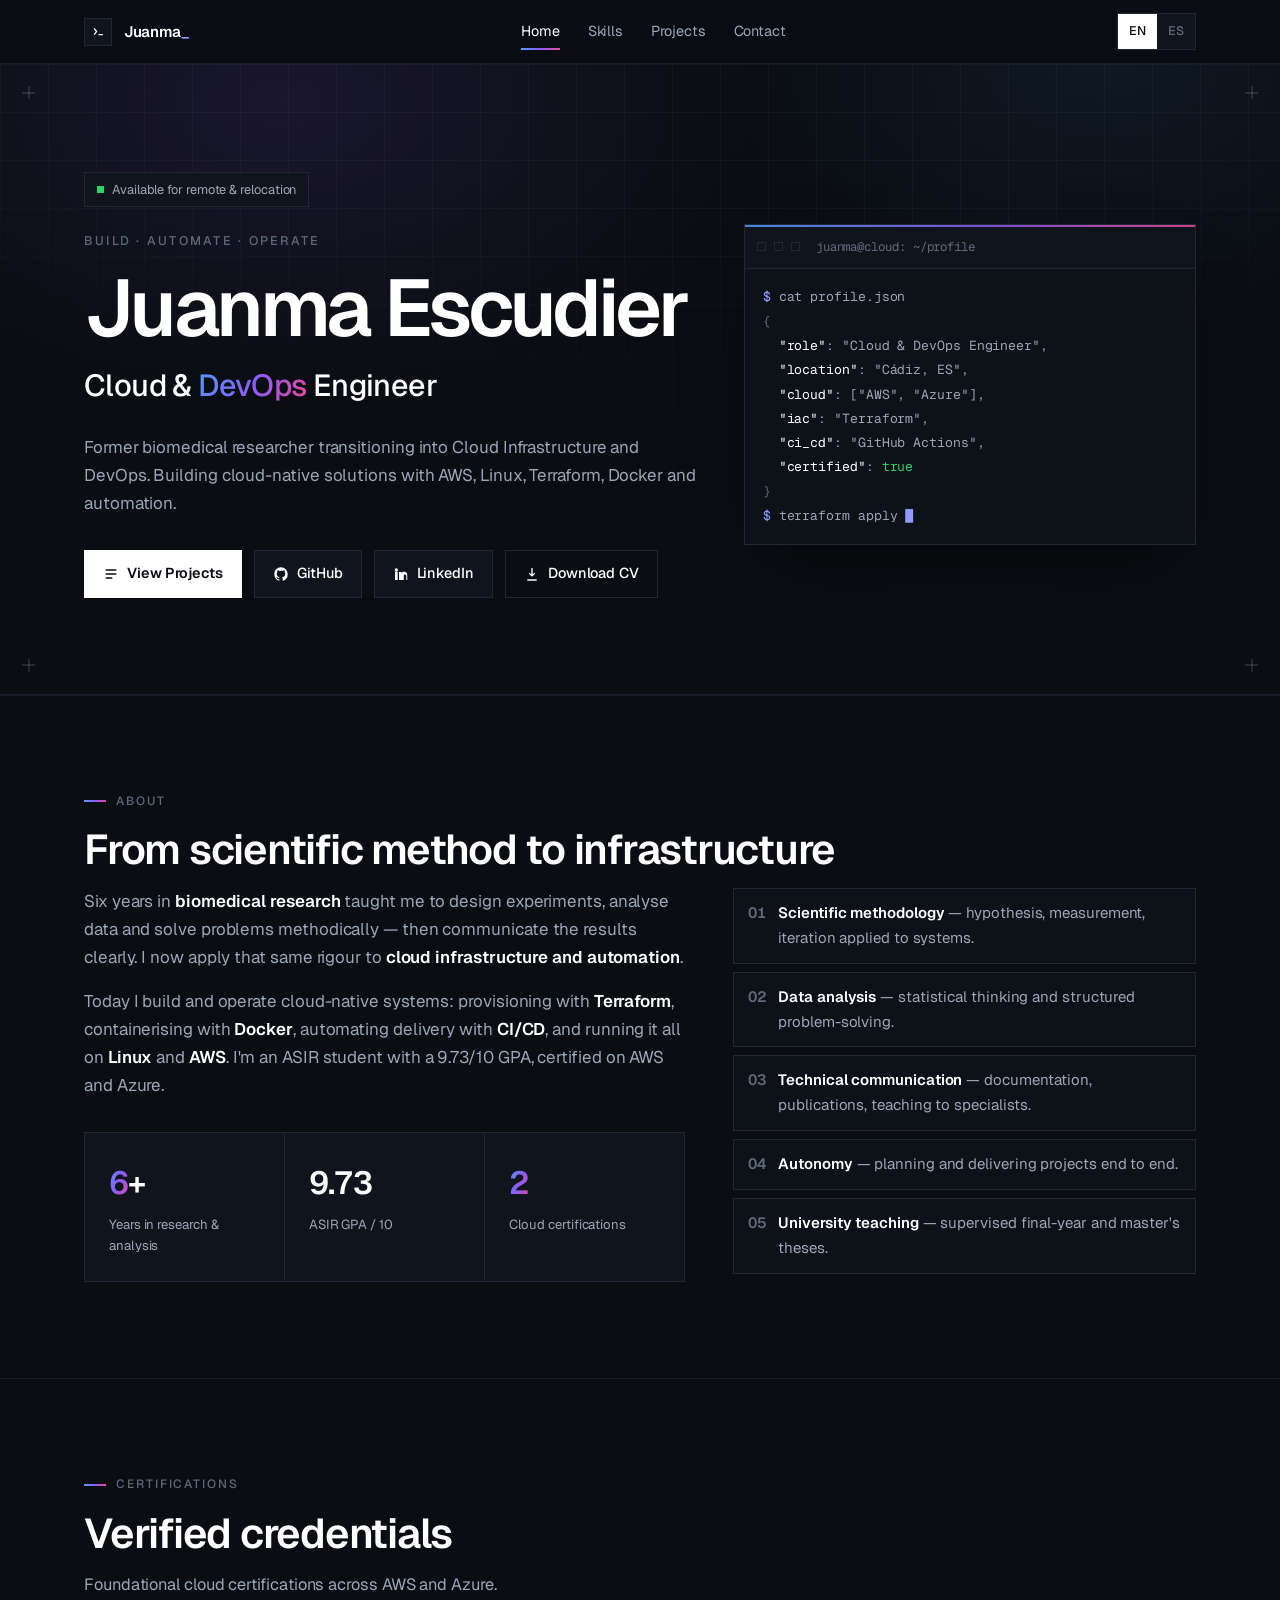
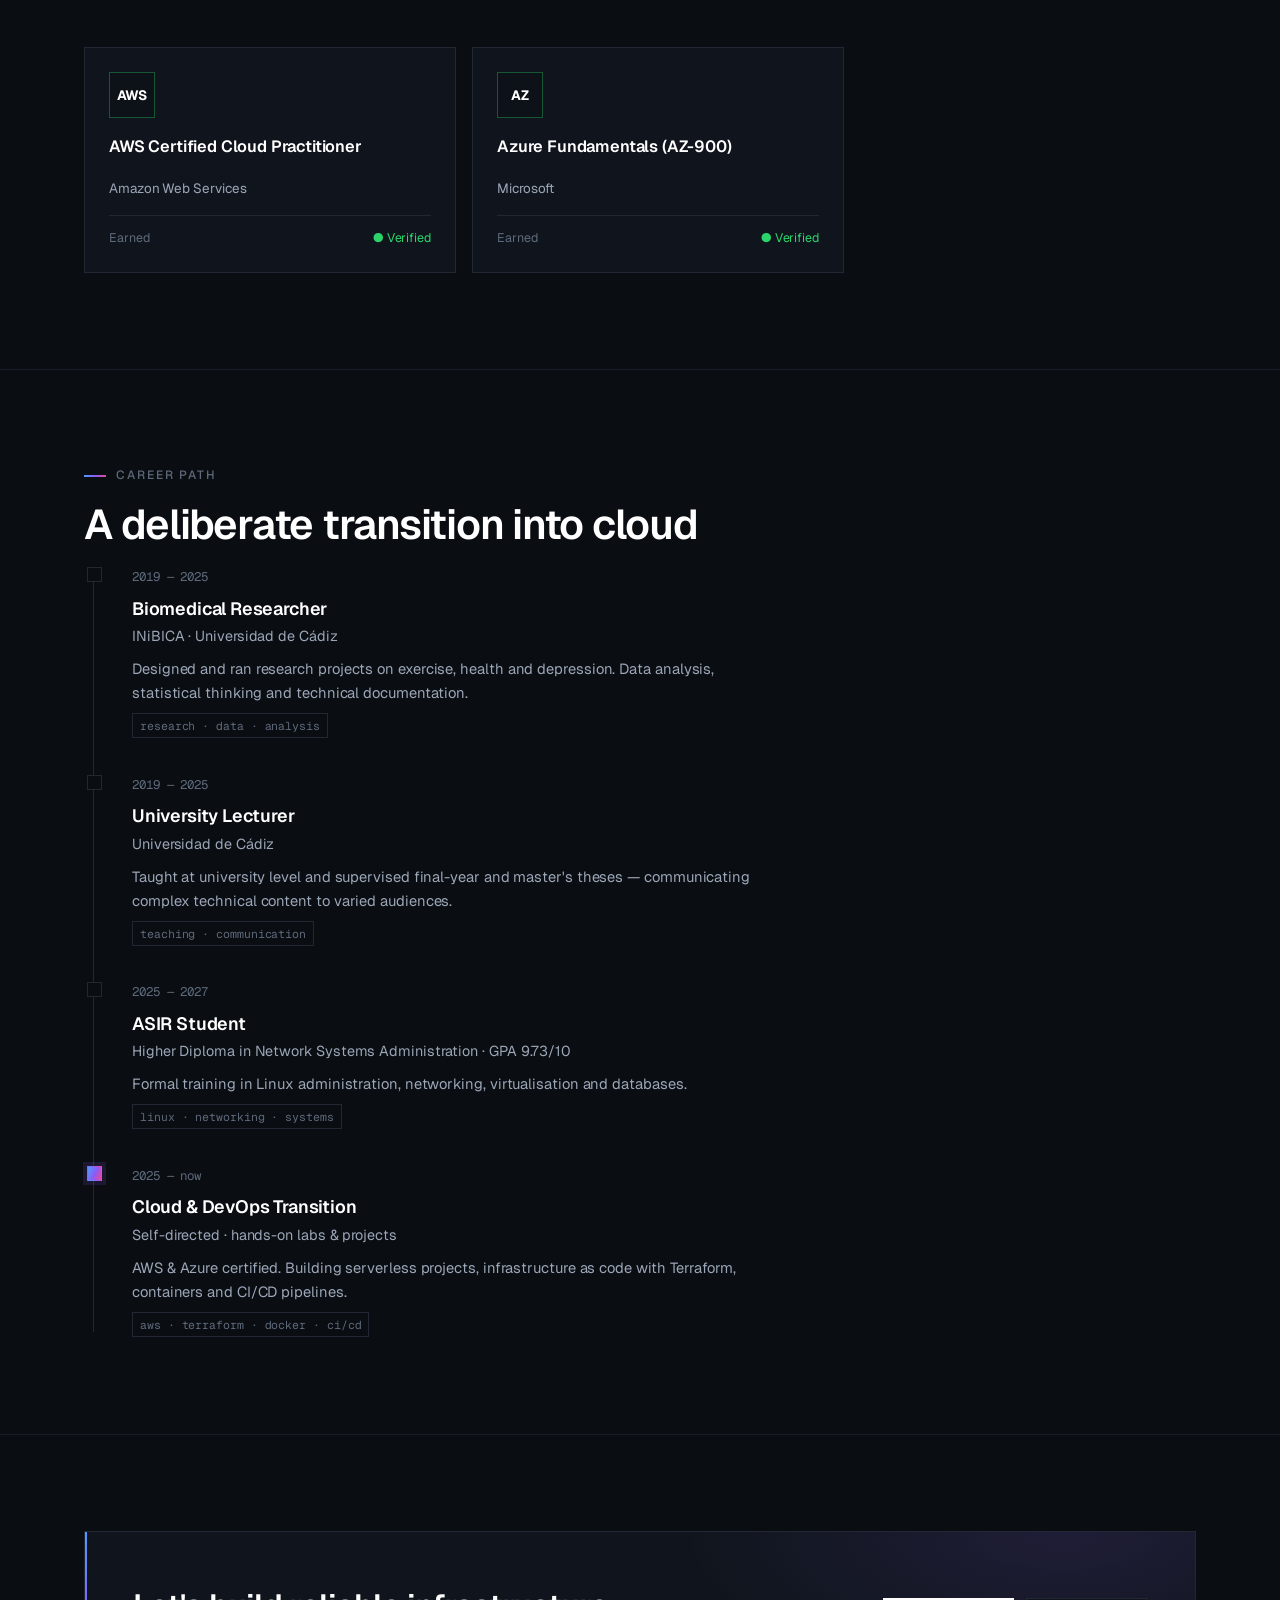
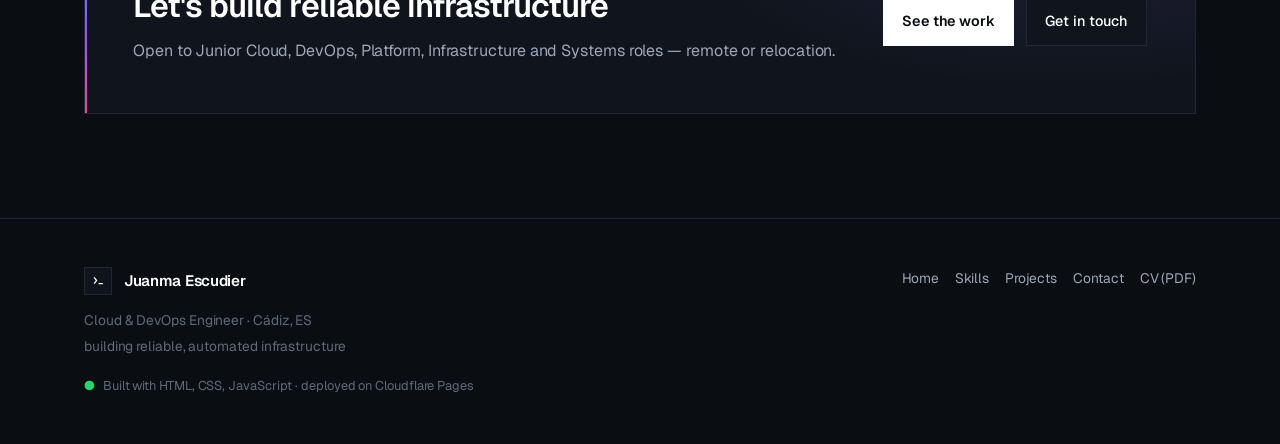
==== commit 9e28337b: "Text changes" ====
--- a/index.html
+++ b/index.html
@@ -16,6 +16,14 @@
   <meta property="og:description" content="Building cloud-native, automated infrastructure with AWS, Linux, Terraform, Docker and CI/CD.">
   <meta property="og:url" content="https://www.juanmaescudier.com/">
   <meta property="og:image" content="https://www.juanmaescudier.com/assets/og-image.png">
+  <meta property="og:image:secure_url" content="https://www.juanmaescudier.com/assets/og-image.png">
+  <meta property="og:image:type" content="image/png">
+  <meta property="og:image:width" content="1200">
+  <meta property="og:image:height" content="630">
+  <meta property="og:image:alt" content="Juanma Escudier — Cloud &amp; DevOps Engineer">
+  <meta property="og:site_name" content="Juanma Escudier">
+  <meta property="og:locale" content="es_ES">
+  <meta property="og:locale:alternate" content="en_US">
   <meta name="twitter:card" content="summary_large_image">
   <meta name="twitter:title" content="Juanma Escudier — Cloud &amp; DevOps Engineer">
   <meta name="twitter:description" content="Building cloud-native, automated infrastructure with AWS, Linux, Terraform, Docker and CI/CD.">
@@ -214,7 +222,7 @@
             <span class="period">2025 — 2027</span>
             <h3 data-i18n="tl.3.h">ASIR Student</h3>
             <p class="org" data-i18n="tl.3.org">Higher Diploma in Network Systems Administration · GPA 9.73/10</p>
-            <p data-i18n="tl.3.b">Formal training in Linux administration, networking, virtualisation and databases — top of class.</p>
+            <p data-i18n="tl.3.b">Formal training in Linux administration, networking, virtualisation and databases.</p>
             <span class="role-tag" data-i18n="tl.3.tag">linux · networking · systems</span>
           </div>
           <div class="tl-item current reveal" data-reveal-delay="3">
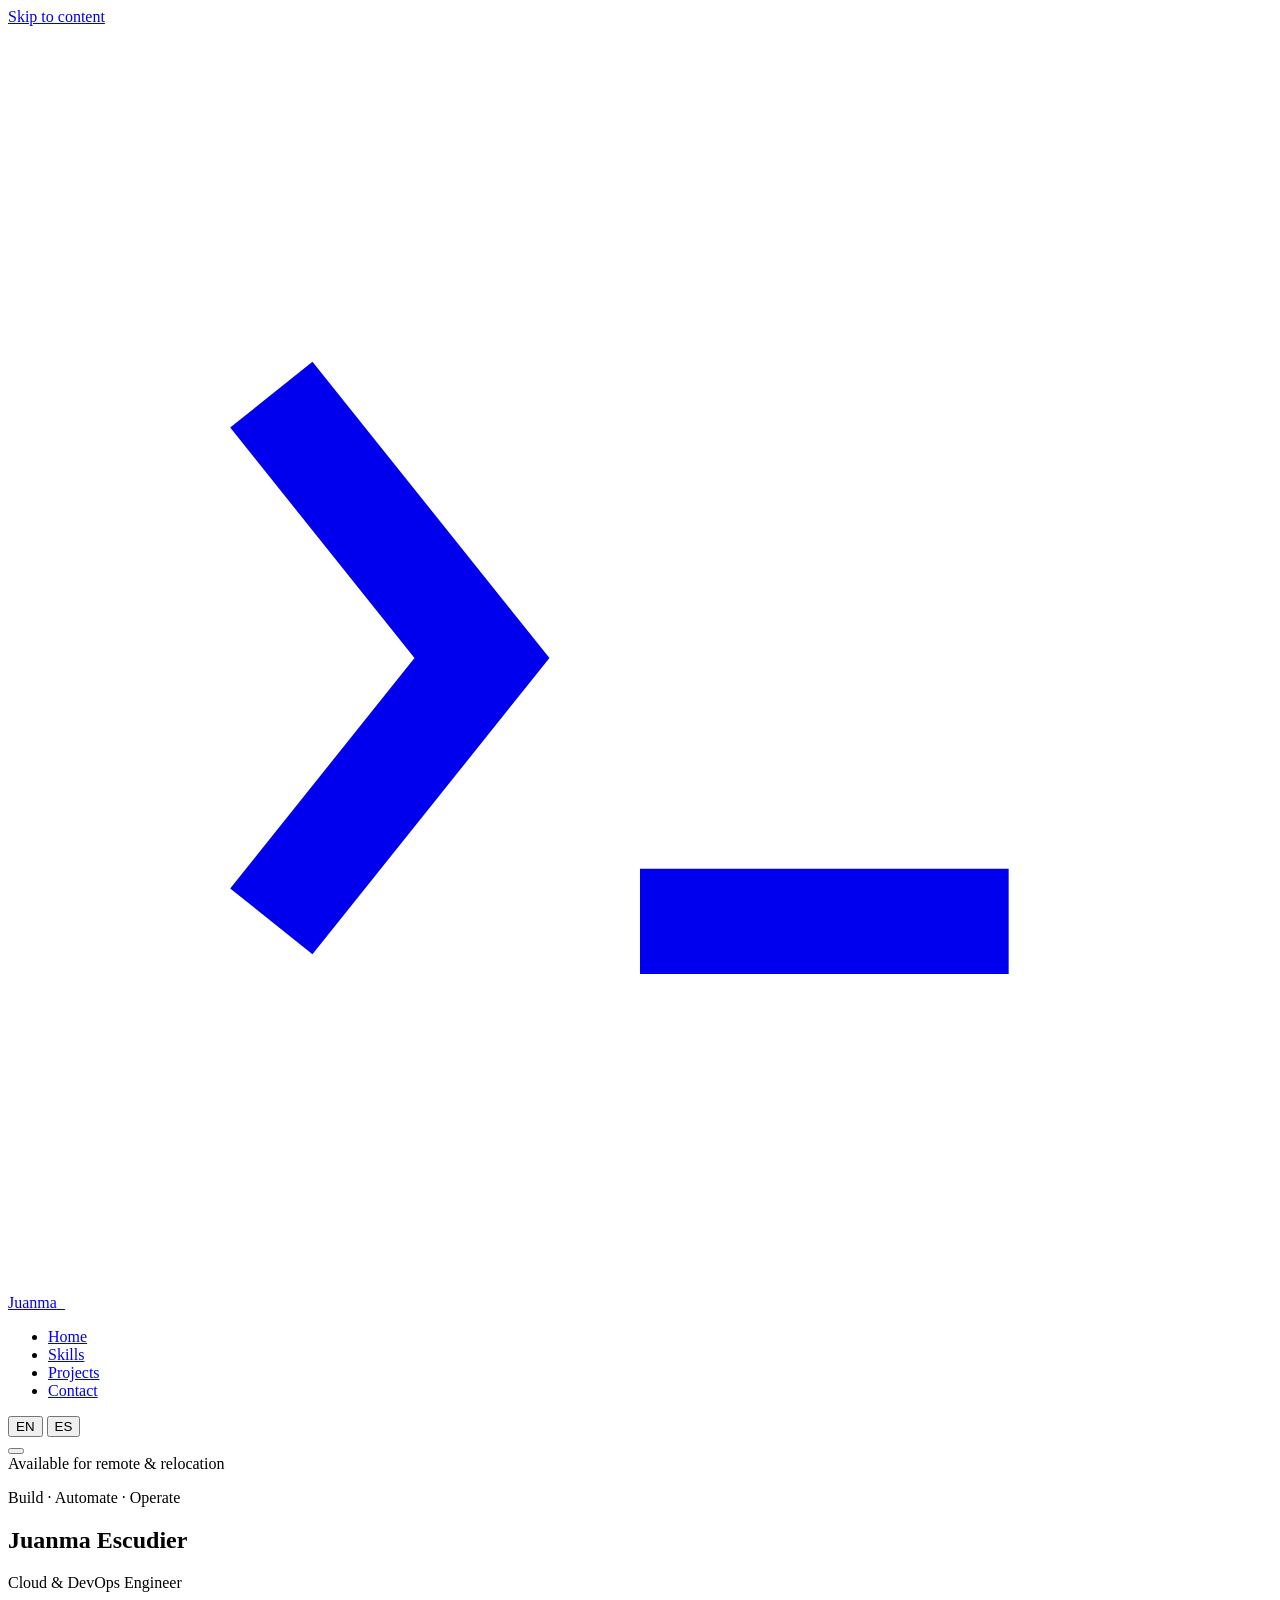
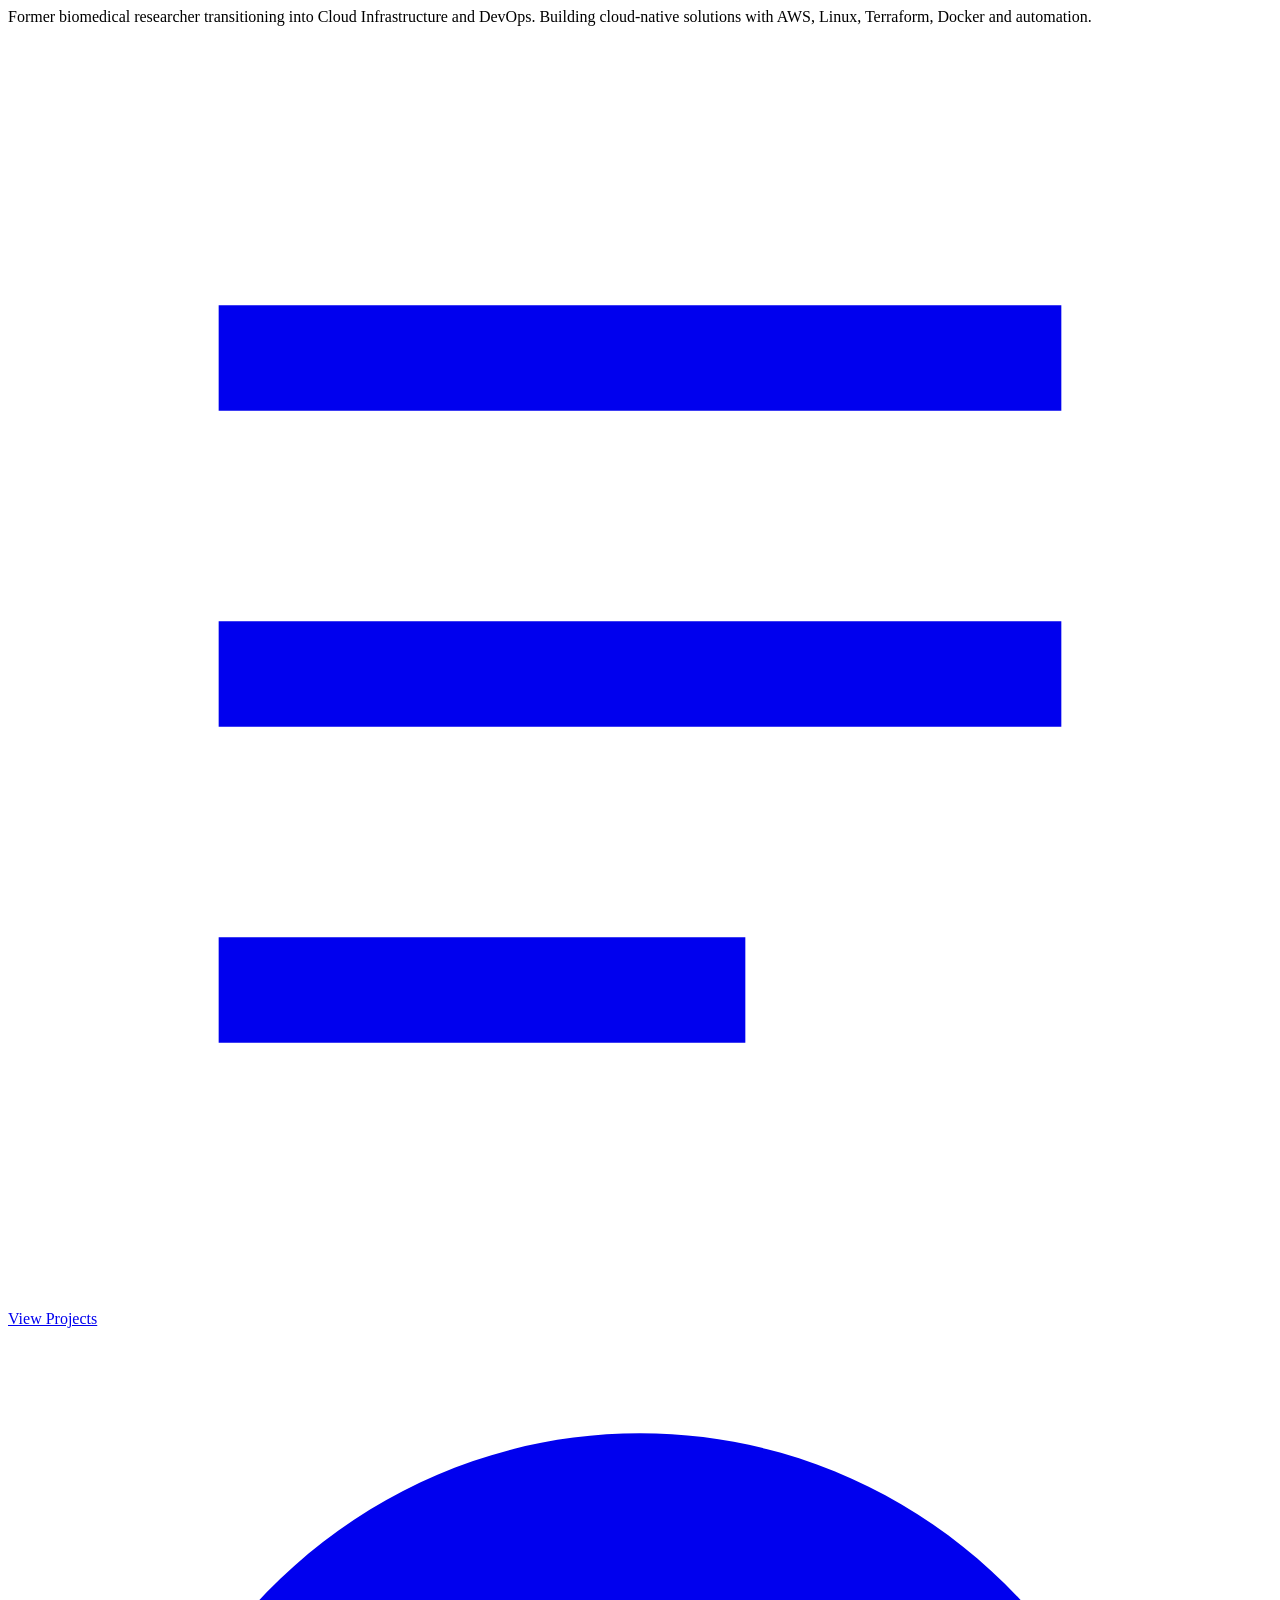
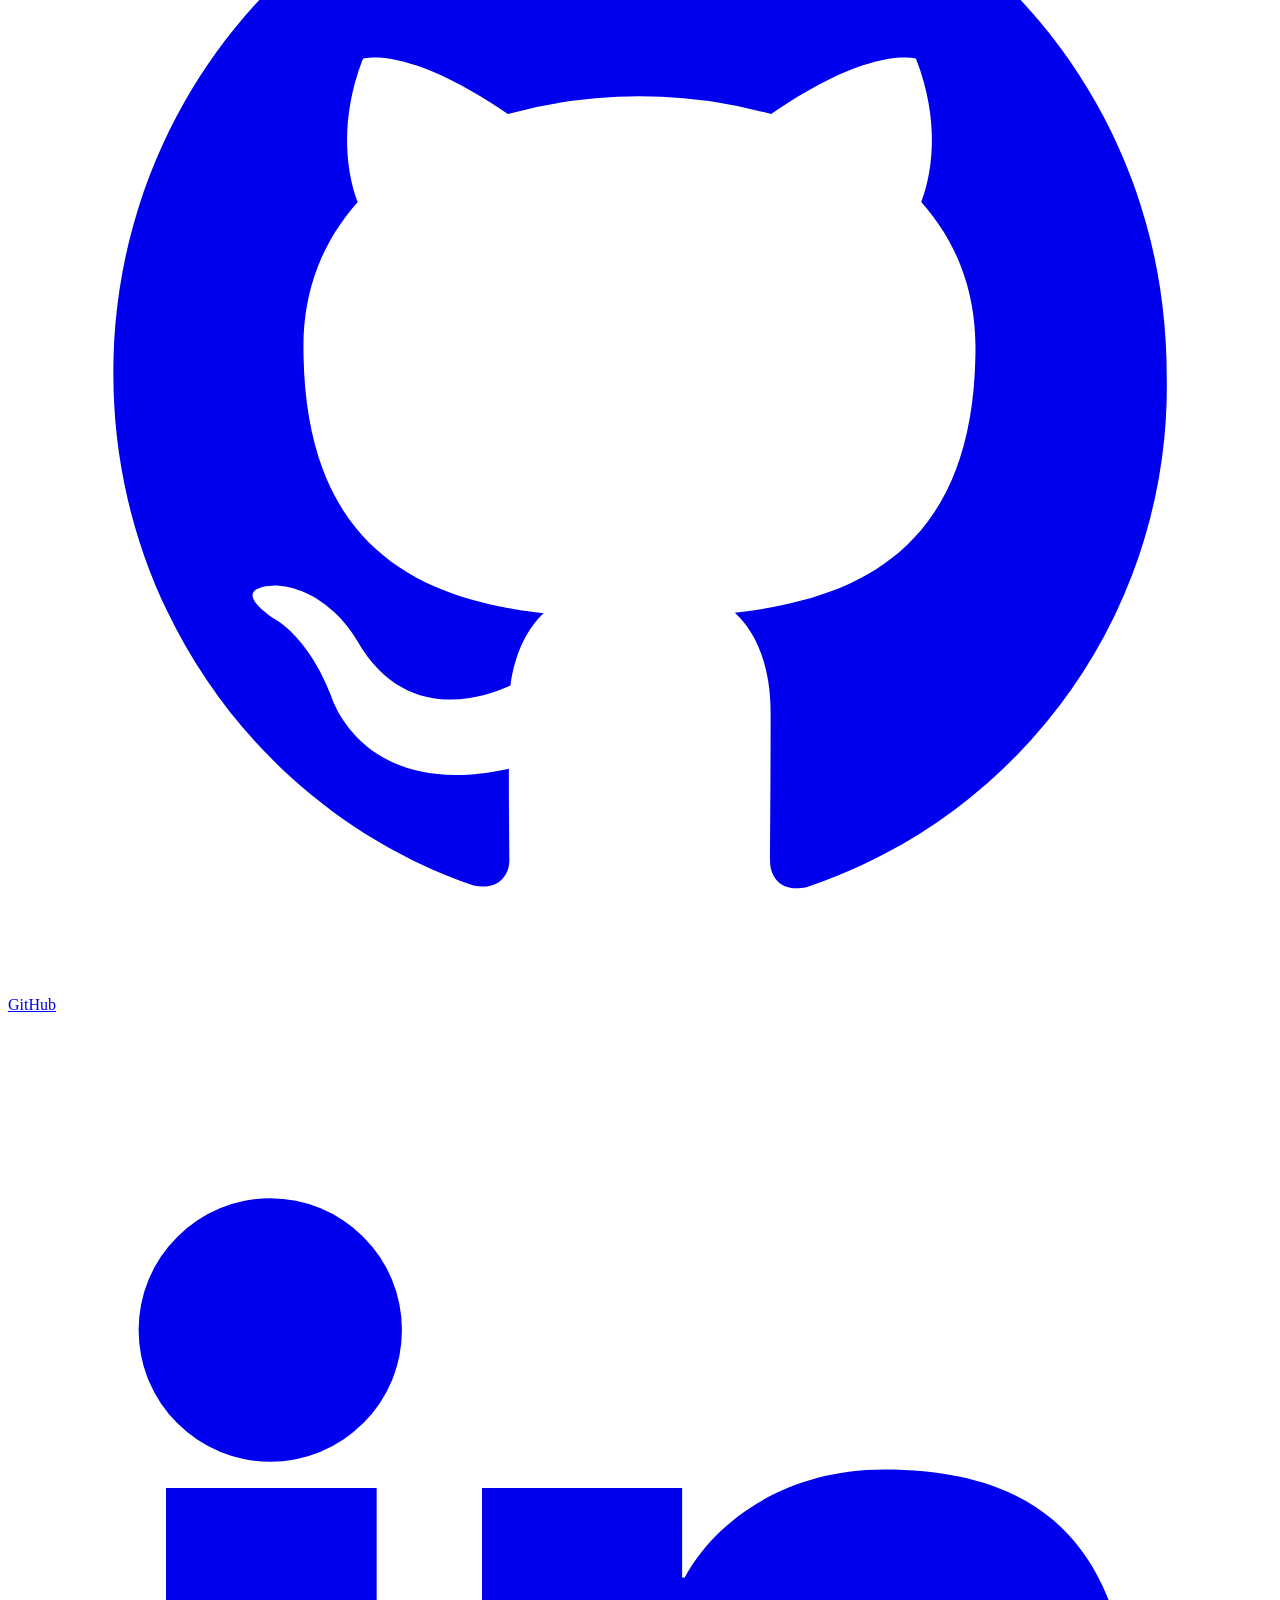
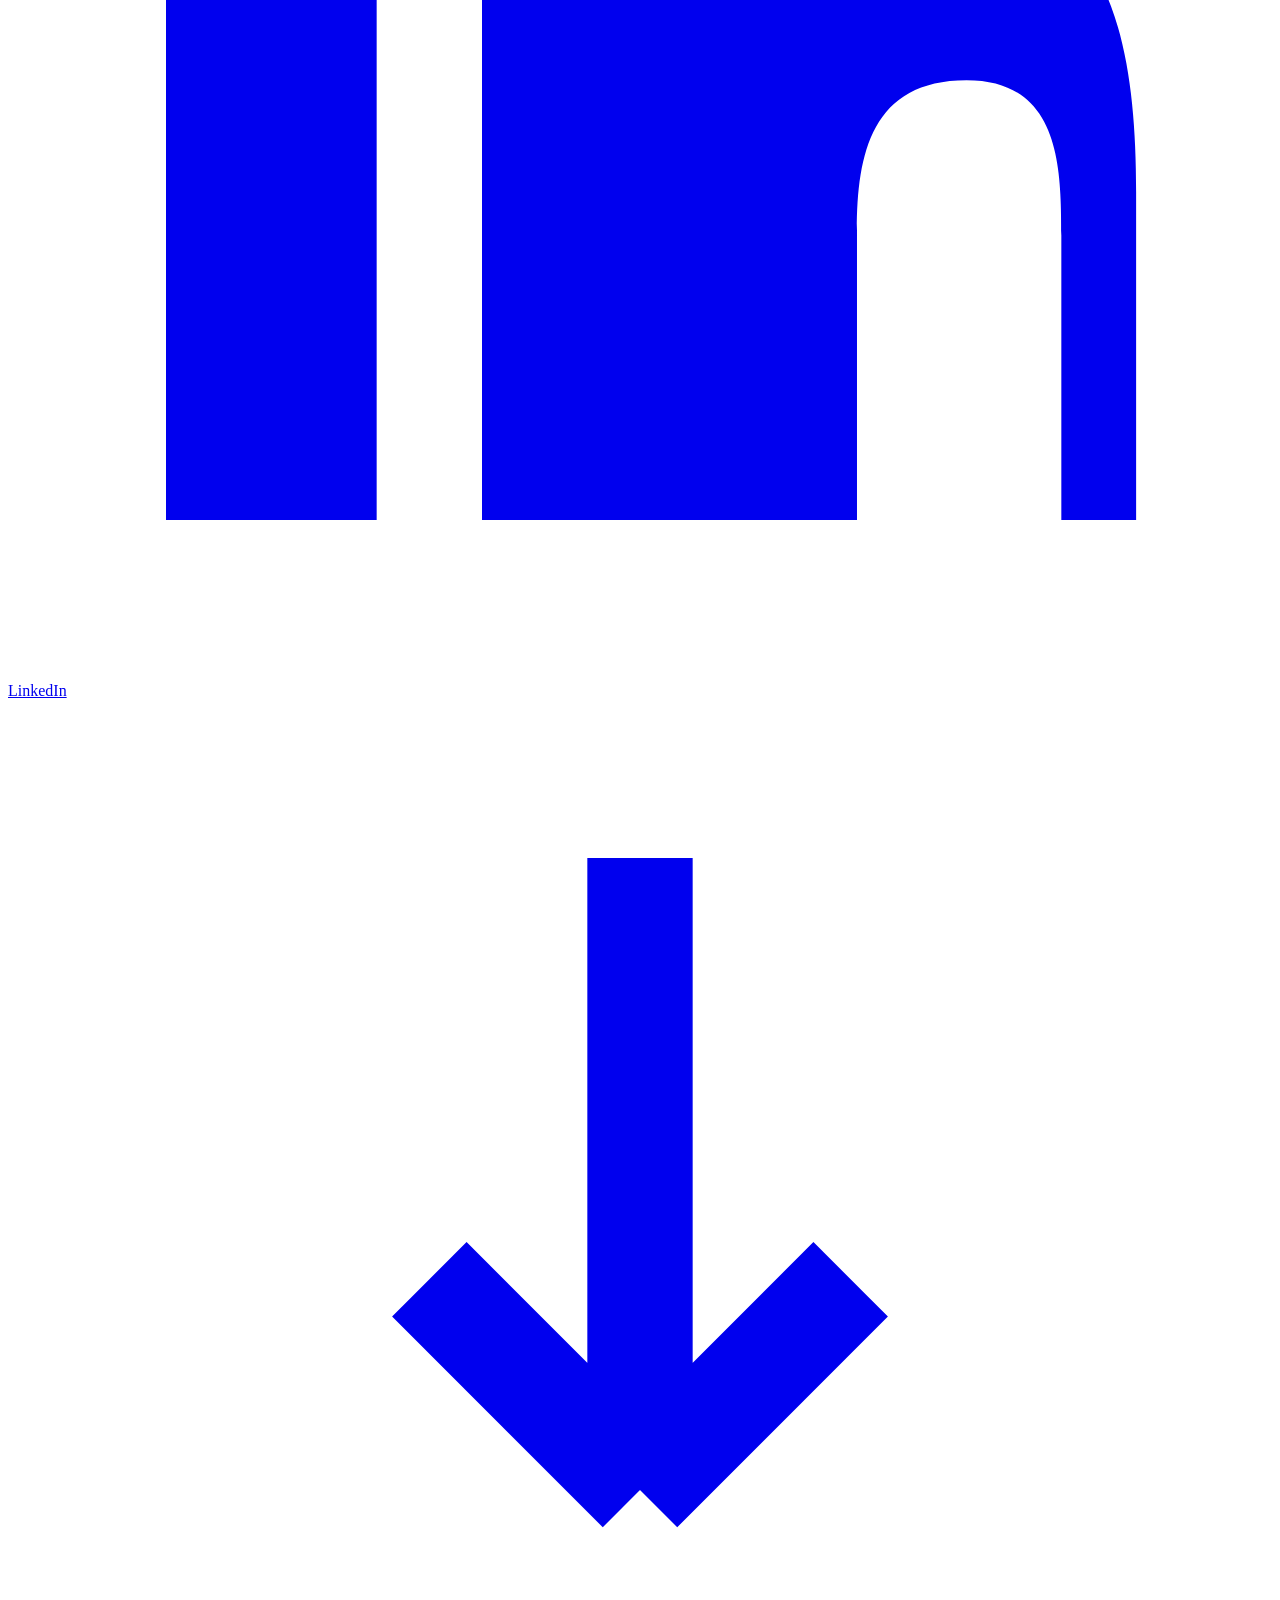
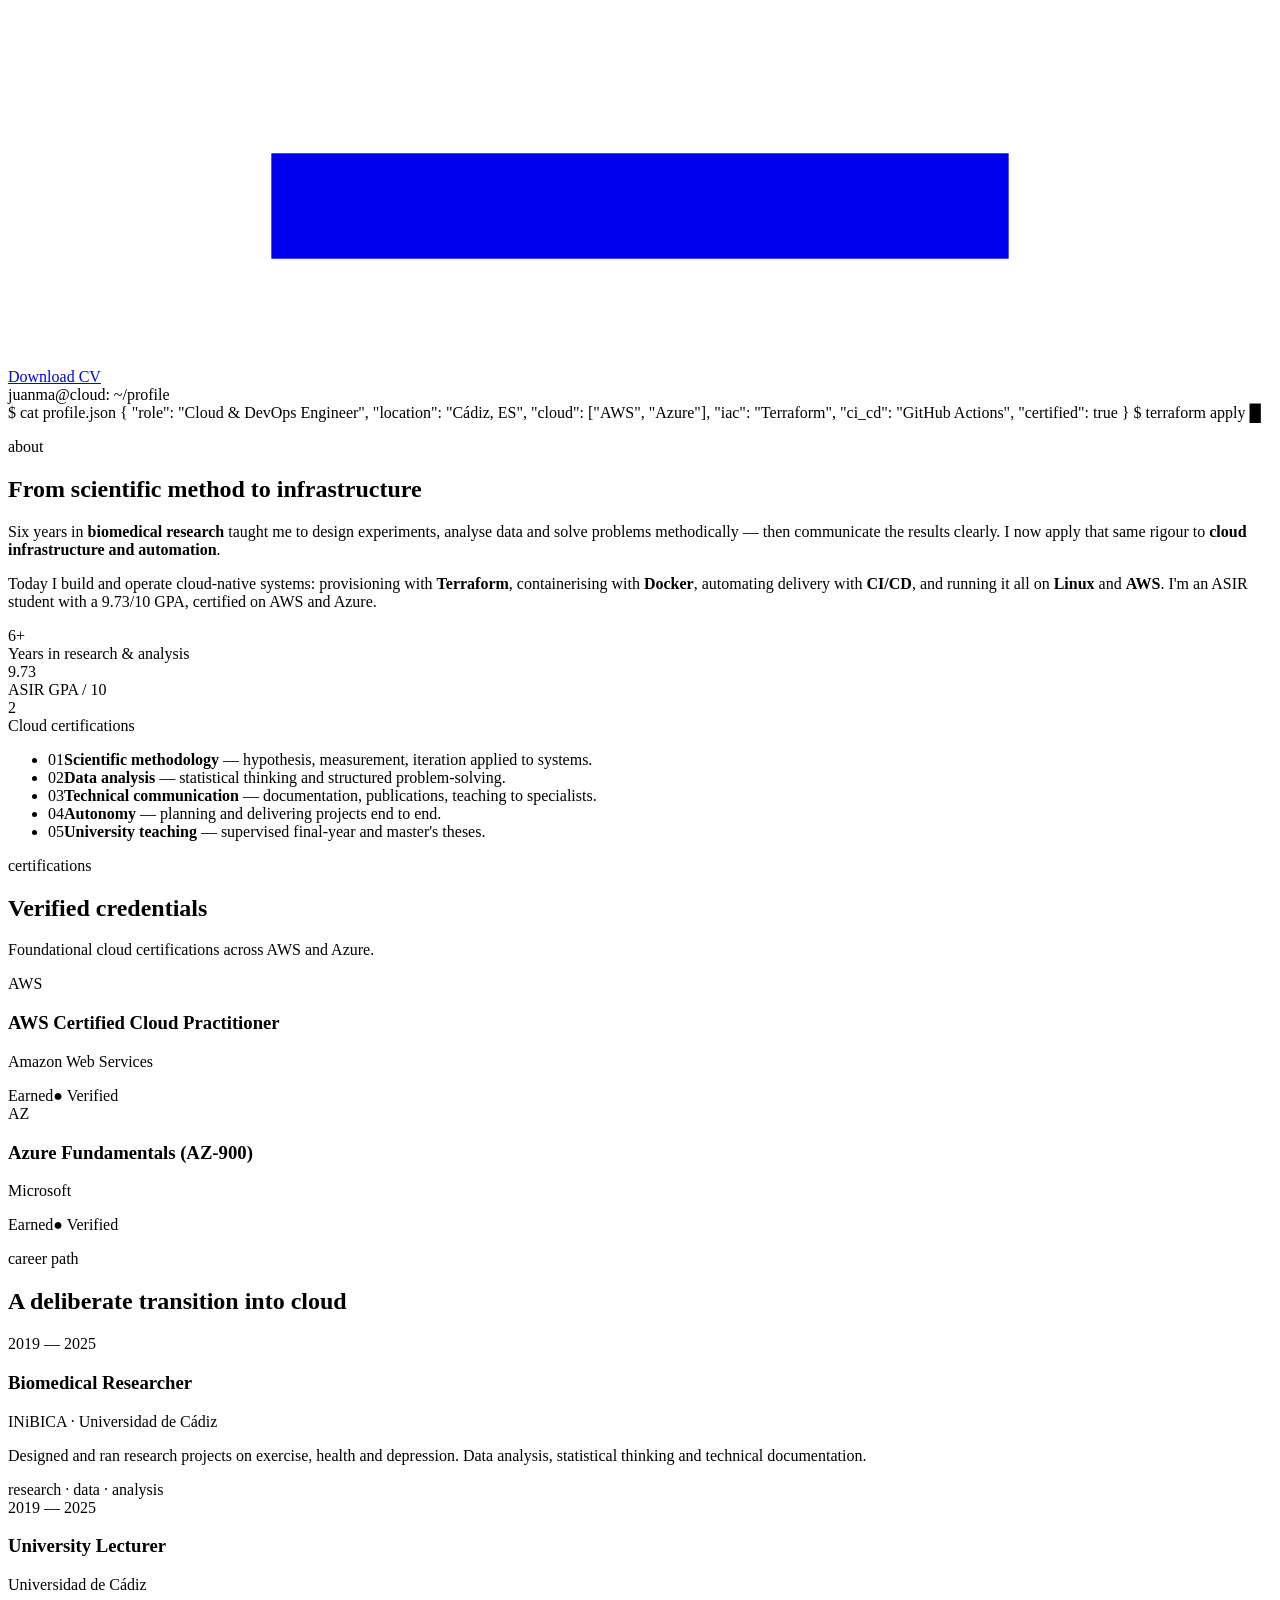
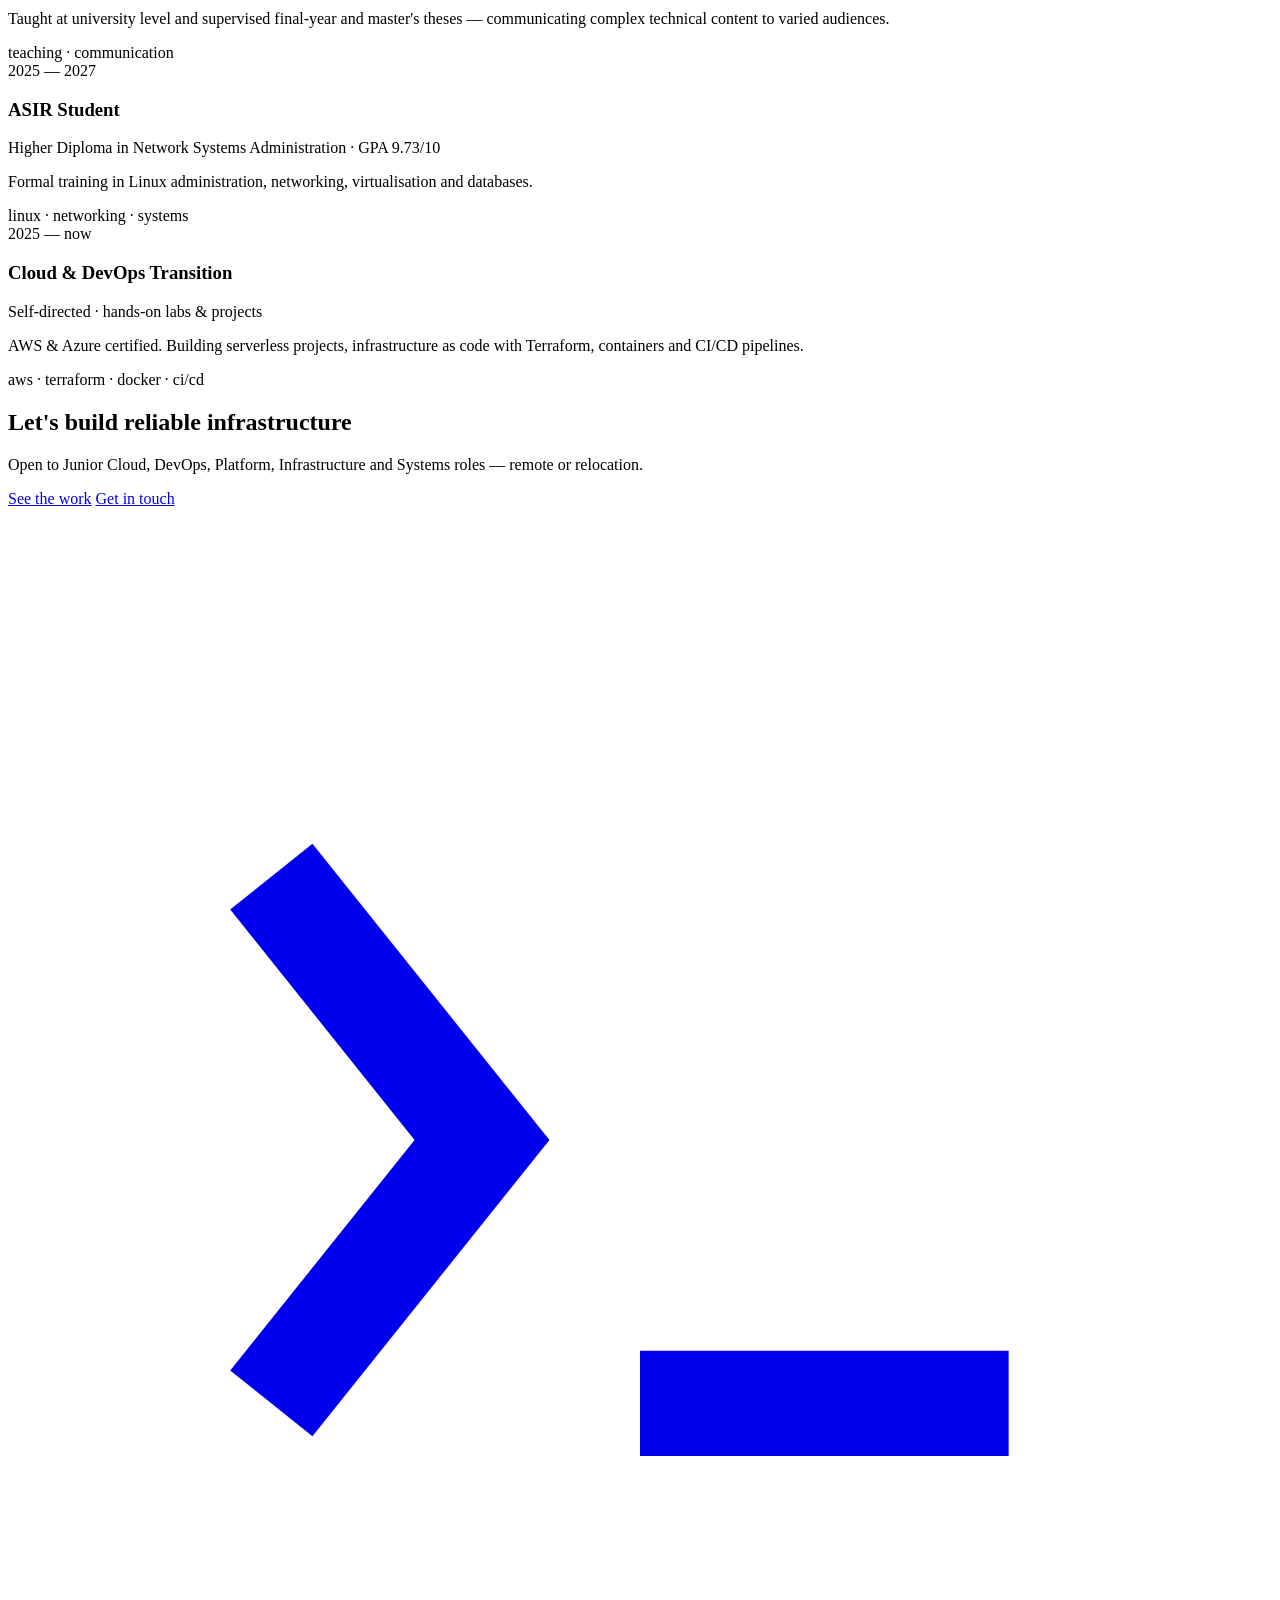
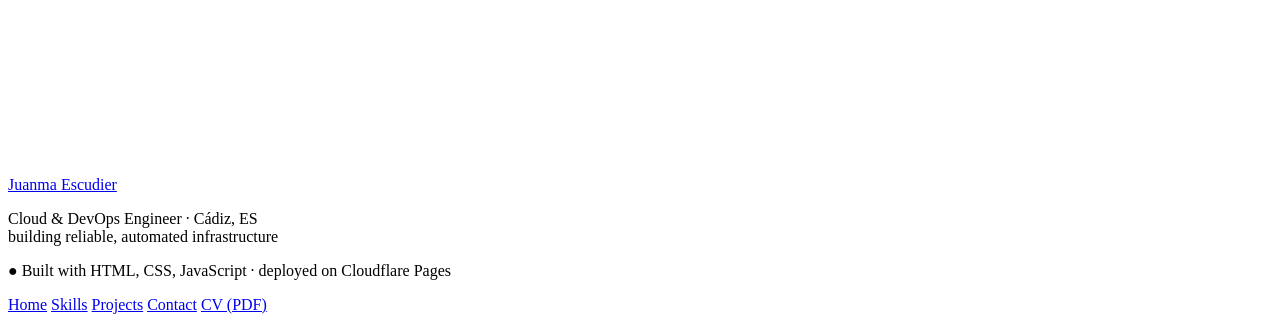
==== commit 01281b56: "Reorganizacion directorios" ====
--- a/index.html
+++ b/index.html
@@ -15,8 +15,8 @@
   <meta property="og:title" content="Juanma Escudier — Cloud &amp; DevOps Engineer">
   <meta property="og:description" content="Building cloud-native, automated infrastructure with AWS, Linux, Terraform, Docker and CI/CD.">
   <meta property="og:url" content="https://www.juanmaescudier.com/">
-  <meta property="og:image" content="https://www.juanmaescudier.com/assets/og-image.png">
-  <meta property="og:image:secure_url" content="https://www.juanmaescudier.com/assets/og-image.png">
+  <meta property="og:image" content="https://www.juanmaescudier.com/assets/img/og-image.png">
+  <meta property="og:image:secure_url" content="https://www.juanmaescudier.com/assets/img/og-image.png">
   <meta property="og:image:type" content="image/png">
   <meta property="og:image:width" content="1200">
   <meta property="og:image:height" content="630">
@@ -27,13 +27,13 @@
   <meta name="twitter:card" content="summary_large_image">
   <meta name="twitter:title" content="Juanma Escudier — Cloud &amp; DevOps Engineer">
   <meta name="twitter:description" content="Building cloud-native, automated infrastructure with AWS, Linux, Terraform, Docker and CI/CD.">
-  <meta name="twitter:image" content="https://www.juanmaescudier.com/assets/og-image.png">
+  <meta name="twitter:image" content="https://www.juanmaescudier.com/assets/img/og-image.png">
 
   <link rel="icon" type="image/svg+xml" href="favicon.svg">
   <link rel="preconnect" href="https://fonts.googleapis.com">
   <link rel="preconnect" href="https://fonts.gstatic.com" crossorigin>
   <link href="https://fonts.googleapis.com/css2?family=Geist:wght@400;500;600;700&family=Geist+Mono:wght@400;500&display=swap" rel="stylesheet">
-  <link rel="stylesheet" href="styles.css">
+  <link rel="stylesheet" href="assets/css/styles.css">
 
   <script type="application/ld+json">
   {
@@ -117,7 +117,7 @@
                 <svg viewBox="0 0 24 24" fill="currentColor" aria-hidden="true"><path d="M4.98 3.5a2.5 2.5 0 100 5 2.5 2.5 0 000-5zM3 9h4v12H3zM9 9h3.8v1.7h.05c.53-1 1.84-2.05 3.78-2.05 4.04 0 4.79 2.66 4.79 6.12V21H20v-5.4c0-1.29-.02-2.95-1.8-2.95-1.8 0-2.08 1.4-2.08 2.85V21H9z"/></svg>
                 LinkedIn
               </a>
-              <a class="btn btn-ghost" href="assets/Juan-Manuel-Escudier-CV.pdf" download>
+              <a class="btn btn-ghost" href="assets/docs/Juan-Manuel-Escudier-CV.pdf" download>
                 <svg viewBox="0 0 24 24" fill="none" aria-hidden="true"><path d="M12 3v12m0 0l-4-4m4 4l4-4M5 21h14" stroke="currentColor" stroke-width="2"/></svg>
                 <span data-i18n="hero.cta.cv">Download CV</span>
               </a>
@@ -271,11 +271,11 @@
         <a href="skills.html" data-i18n="nav.skills">Skills</a>
         <a href="projects.html" data-i18n="nav.projects">Projects</a>
         <a href="contact.html" data-i18n="nav.contact">Contact</a>
-        <a href="assets/Juan-Manuel-Escudier-CV.pdf" download data-i18n="footer.cv">CV (PDF)</a>
+        <a href="assets/docs/Juan-Manuel-Escudier-CV.pdf" download data-i18n="footer.cv">CV (PDF)</a>
       </div>
     </div>
   </footer>
 
-  <script src="script.js" defer></script>
+  <script src="assets/js/script.js" defer></script>
 </body>
 </html>
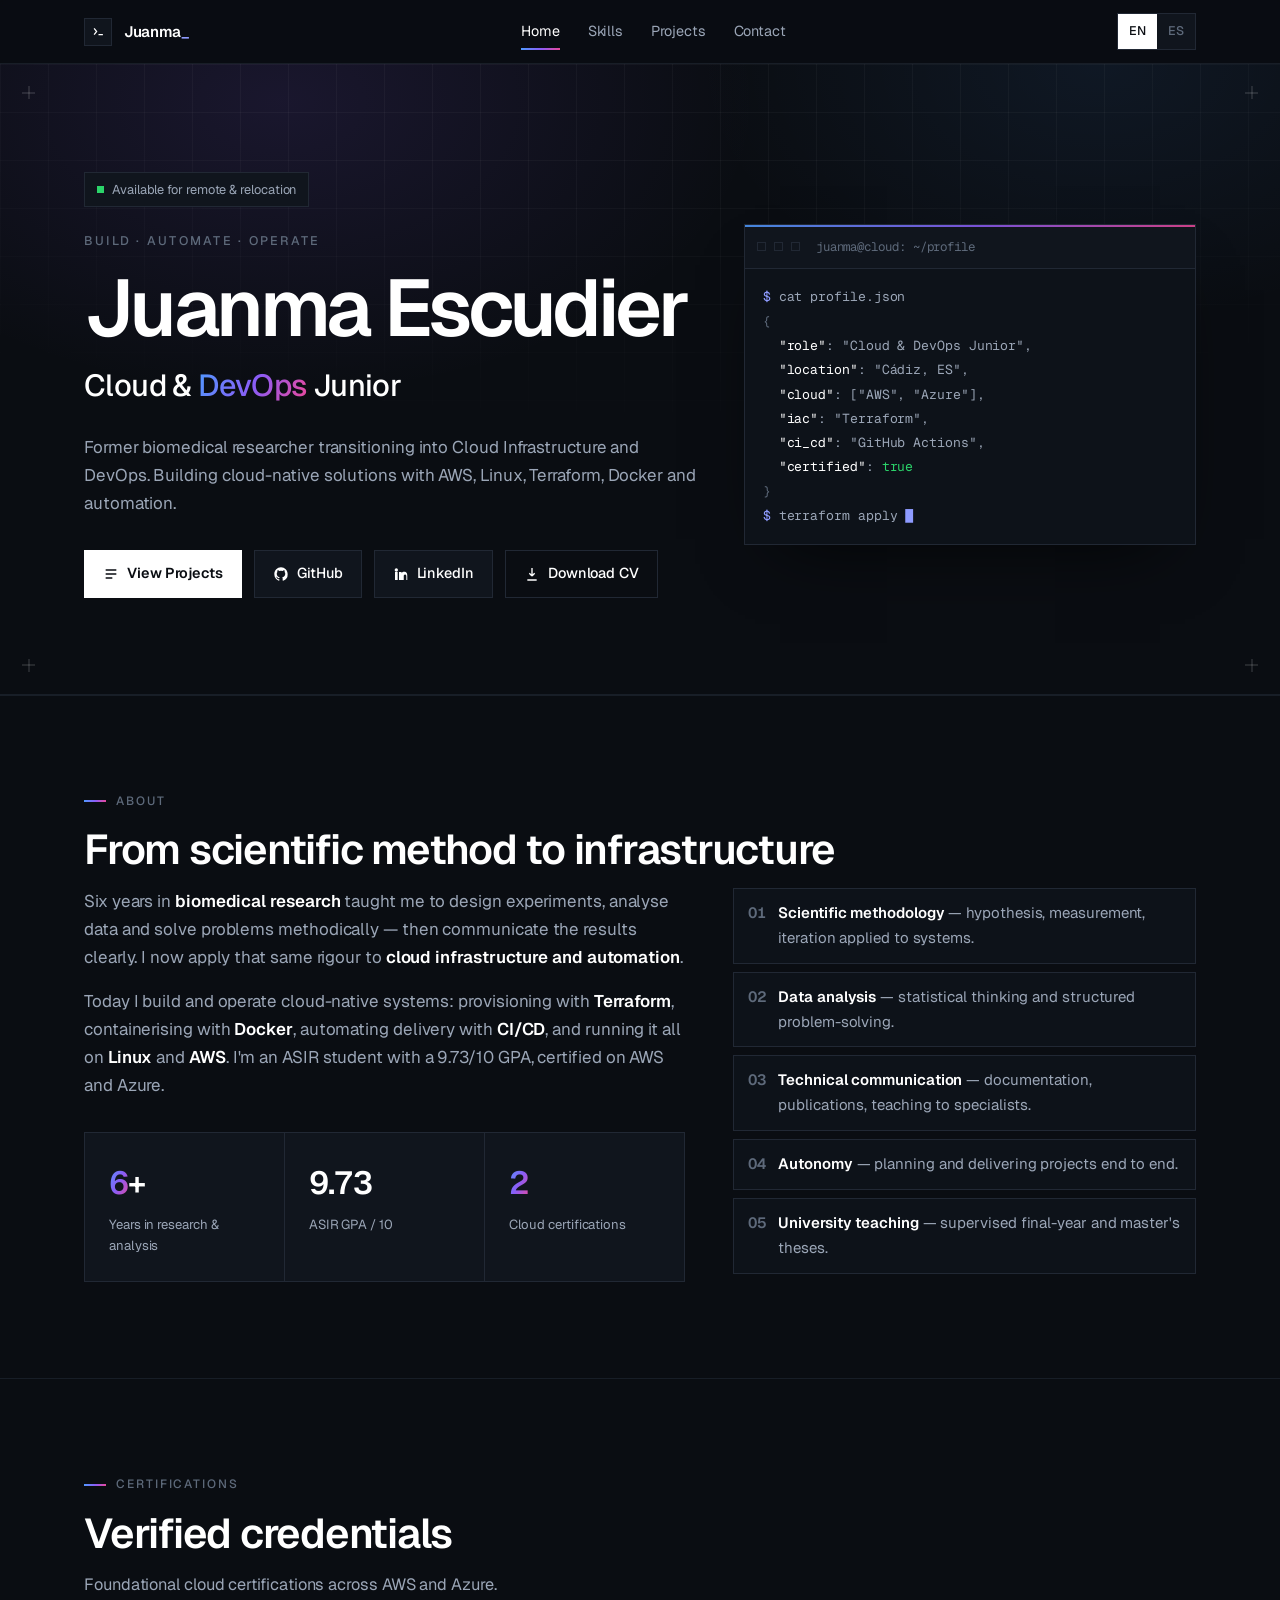
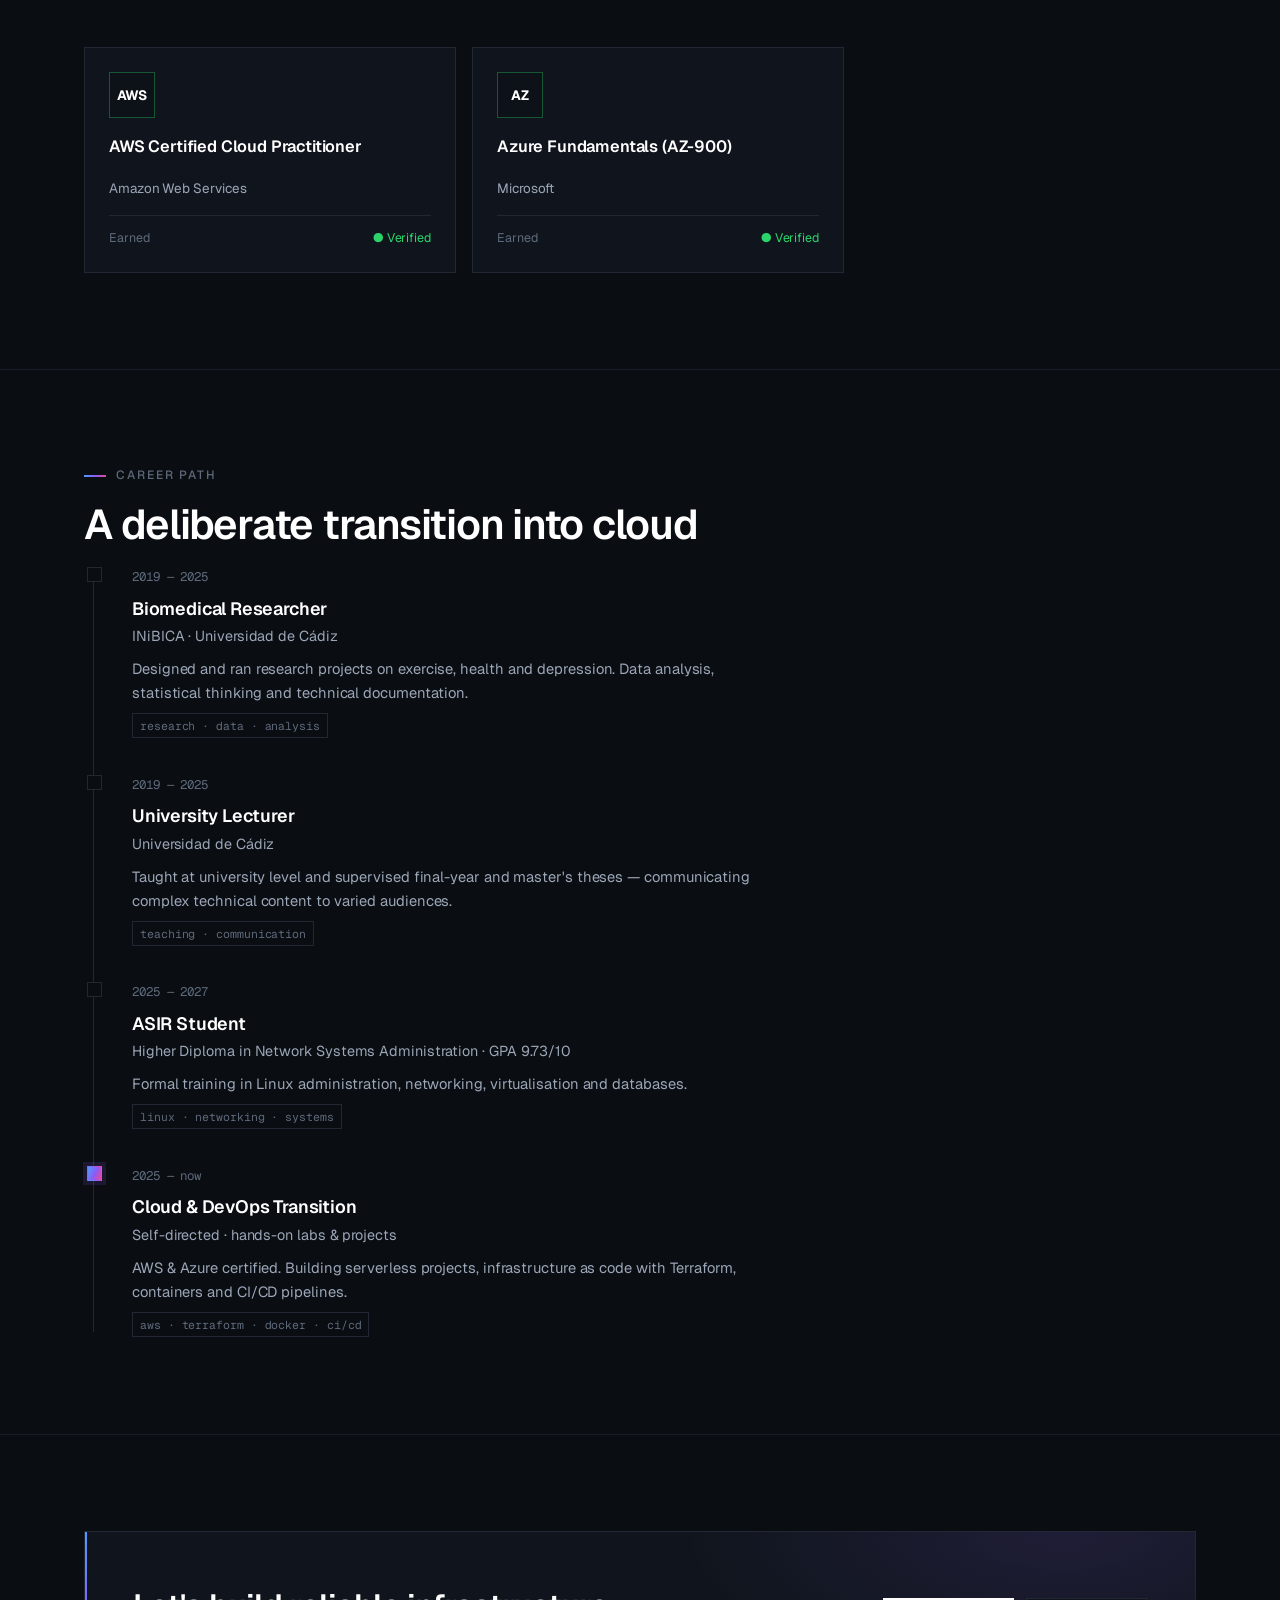
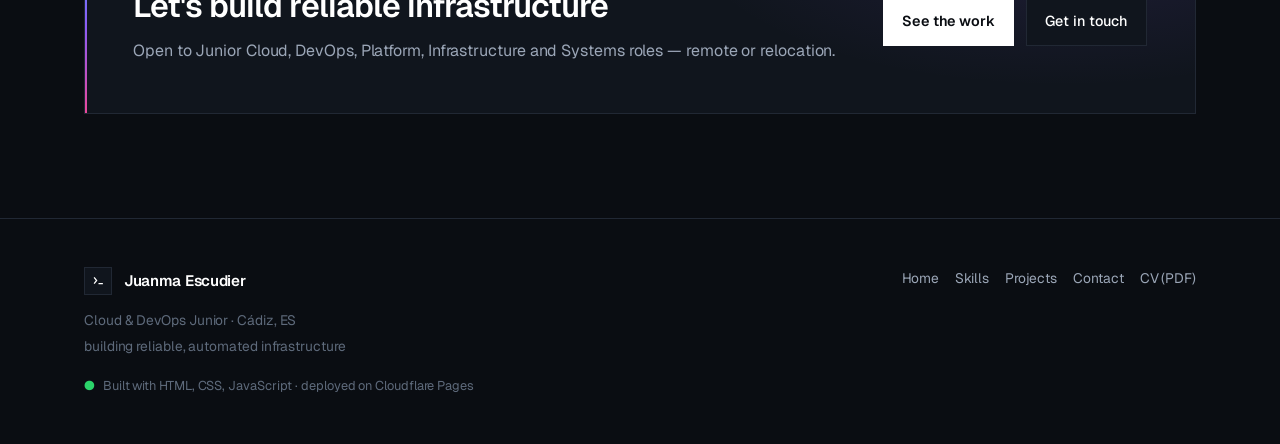
==== commit 1129afaa: "Cambio en el titulo" ====
--- a/index.html
+++ b/index.html
@@ -3,8 +3,8 @@
 <head>
   <meta charset="UTF-8">
   <meta name="viewport" content="width=device-width, initial-scale=1.0">
-  <title>Juanma Escudier — Cloud &amp; DevOps Engineer</title>
-  <meta name="description" content="Juanma Escudier — Cloud &amp; DevOps Engineer. Building cloud-native, automated infrastructure with AWS, Linux, Terraform, Docker and CI/CD. AWS Certified Cloud Practitioner &amp; Azure Fundamentals (AZ-900).">
+  <title>Juanma Escudier — Cloud &amp; DevOps Junior</title>
+  <meta name="description" content="Juanma Escudier — Cloud &amp; DevOps Junior. Building cloud-native, automated infrastructure with AWS, Linux, Terraform, Docker and CI/CD. AWS Certified Cloud Practitioner &amp; Azure Fundamentals (AZ-900).">
   <meta name="author" content="Juan Manuel Escudier Vázquez">
   <meta name="keywords" content="Cloud Engineer, DevOps Engineer, Platform Engineer, AWS, Terraform, Docker, Linux, CI/CD, Infrastructure as Code, Serverless">
   <meta name="theme-color" content="#0A0D12">
@@ -12,7 +12,7 @@
 
   <!-- Open Graph / Twitter -->
   <meta property="og:type" content="website">
-  <meta property="og:title" content="Juanma Escudier — Cloud &amp; DevOps Engineer">
+  <meta property="og:title" content="Juanma Escudier — Cloud &amp; DevOps Junior">
   <meta property="og:description" content="Building cloud-native, automated infrastructure with AWS, Linux, Terraform, Docker and CI/CD.">
   <meta property="og:url" content="https://www.juanmaescudier.com/">
   <meta property="og:image" content="https://www.juanmaescudier.com/assets/img/og-image.png">
@@ -20,12 +20,12 @@
   <meta property="og:image:type" content="image/png">
   <meta property="og:image:width" content="1200">
   <meta property="og:image:height" content="630">
-  <meta property="og:image:alt" content="Juanma Escudier — Cloud &amp; DevOps Engineer">
+  <meta property="og:image:alt" content="Juanma Escudier — Cloud &amp; DevOps Junior">
   <meta property="og:site_name" content="Juanma Escudier">
   <meta property="og:locale" content="es_ES">
   <meta property="og:locale:alternate" content="en_US">
   <meta name="twitter:card" content="summary_large_image">
-  <meta name="twitter:title" content="Juanma Escudier — Cloud &amp; DevOps Engineer">
+  <meta name="twitter:title" content="Juanma Escudier — Cloud &amp; DevOps Junior">
   <meta name="twitter:description" content="Building cloud-native, automated infrastructure with AWS, Linux, Terraform, Docker and CI/CD.">
   <meta name="twitter:image" content="https://www.juanmaescudier.com/assets/img/og-image.png">
 
@@ -41,7 +41,7 @@
     "@type": "Person",
     "name": "Juan Manuel Escudier Vázquez",
     "alternateName": "Juanma Escudier",
-    "jobTitle": "Cloud & DevOps Engineer",
+    "jobTitle": "Cloud & DevOps Junior",
     "email": "mailto:juanmanuelescudier@gmail.com",
     "address": { "@type": "PostalAddress", "addressLocality": "Cádiz", "addressRegion": "Andalucía", "addressCountry": "ES" },
     "url": "https://www.juanmaescudier.com/",
@@ -102,7 +102,7 @@
             </span>
             <p class="hero-eyebrow reveal" data-reveal-delay="1">Build · Automate · Operate</p>
             <h1 class="reveal" data-reveal-delay="1">Juanma Escudier</h1>
-            <p class="hero-role reveal" data-reveal-delay="2">Cloud &amp; <span class="accent">DevOps</span> Engineer</p>
+            <p class="hero-role reveal" data-reveal-delay="2">Cloud &amp; <span class="accent">DevOps</span> Junior</p>
             <p class="hero-lead reveal" data-reveal-delay="2" data-i18n="hero.lead">Former biomedical researcher transitioning into Cloud Infrastructure and DevOps. Building cloud-native solutions with AWS, Linux, Terraform, Docker and automation.</p>
             <div class="hero-actions reveal" data-reveal-delay="3">
               <a class="btn btn-primary" href="projects.html">
@@ -132,7 +132,7 @@
             <div class="terminal-body">
               <span class="ln"><span class="prompt">$</span> cat profile.json</span>
               <span class="ln muted">{</span>
-              <span class="ln">  <span class="key">"role"</span>: "Cloud &amp; DevOps Engineer",</span>
+              <span class="ln">  <span class="key">"role"</span>: "Cloud &amp; DevOps Junior",</span>
               <span class="ln">  <span class="key">"location"</span>: "Cádiz, ES",</span>
               <span class="ln">  <span class="key">"cloud"</span>: ["AWS", "Azure"],</span>
               <span class="ln">  <span class="key">"iac"</span>: "Terraform",</span>
@@ -263,7 +263,7 @@
           <span class="brand-mark" aria-hidden="true"><svg viewBox="0 0 24 24" fill="none"><path d="M5 7l4 5-4 5" stroke="currentColor" stroke-width="2"/><path d="M12 17h7" stroke="currentColor" stroke-width="2"/></svg></span>
           <span>Juanma Escudier</span>
         </a>
-        <p class="footer-meta">Cloud &amp; DevOps Engineer · Cádiz, ES<br><span data-i18n="footer.tagline">building reliable, automated infrastructure</span></p>
+        <p class="footer-meta">Cloud &amp; DevOps Junior · Cádiz, ES<br><span data-i18n="footer.tagline">building reliable, automated infrastructure</span></p>
         <p class="footer-build"><span class="ok">●</span> <span data-i18n="footer.build">Built with HTML, CSS, JavaScript · deployed on Cloudflare Pages</span></p>
       </div>
       <div class="footer-links" aria-label="Footer">
--- a/assets/css/styles.css
+++ b/assets/css/styles.css
@@ -0,0 +1,474 @@
+/* =====================================================================
+   Juanma Escudier — Cloud & DevOps Engineer Portfolio
+   styles.css — monochrome / Vercel-inspired / sharp corners
+   Geist typeface · gradient reserved for focal points only
+   ===================================================================== */
+
+/* ---------- Design tokens ---------- */
+:root {
+  /* Base palette — near-black, monochrome */
+  --bg:        #0A0D12;
+  --bg-2:      #10151D;
+  --bg-3:      #0D1219;
+  --border:    #212834;
+  --border-2:  #181E27;
+  --text:      #FFFFFF;
+  --text-2:    #9BA6B7;
+  --text-3:    #5E6A7B;
+
+  /* Accents — used sparingly */
+  --accent:    #8E9BFF;            /* soft periwinkle, minimal use */
+  --success:   #2BD46A;
+  --warning:   #E5B567;
+
+  /* Focal gradient (blue -> violet -> pink) */
+  --grad: linear-gradient(115deg, #4E9BFF 0%, #8B5CF6 52%, #EC4899 100%);
+  --grad-soft: linear-gradient(115deg, rgba(78,155,255,0.16), rgba(139,92,246,0.12), rgba(236,72,153,0.14));
+
+  /* Typography */
+  --font-sans: "Geist", "Inter", system-ui, -apple-system, "Segoe UI", Roboto, sans-serif;
+  --font-mono: "Geist Mono", ui-monospace, "SF Mono", "Cascadia Code", Menlo, Consolas, monospace;
+
+  /* Spacing */
+  --sp-1: 4px; --sp-2: 8px; --sp-3: 12px; --sp-4: 16px; --sp-5: 24px;
+  --sp-6: 32px; --sp-7: 48px; --sp-8: 64px; --sp-9: 96px;
+
+  /* Layout */
+  --maxw: 1160px;
+  --nav-h: 64px;
+
+  /* Effects */
+  --speed: 0.18s;
+  --ease: cubic-bezier(0.22, 0.61, 0.36, 1);
+}
+
+/* ---------- Reset ---------- */
+*, *::before, *::after { box-sizing: border-box; margin: 0; padding: 0; }
+
+html {
+  scroll-behavior: smooth;
+  scroll-padding-top: calc(var(--nav-h) + 24px);
+  -webkit-text-size-adjust: 100%;
+}
+
+body {
+  background-color: var(--bg);
+  color: var(--text-2);
+  font-family: var(--font-sans);
+  font-size: 16px;
+  line-height: 1.65;
+  letter-spacing: -0.005em;
+  -webkit-font-smoothing: antialiased;
+  text-rendering: optimizeLegibility;
+  overflow-x: hidden;
+}
+
+img, svg { max-width: 100%; display: block; }
+
+a { color: var(--text); text-decoration: none; transition: color var(--speed) var(--ease), opacity var(--speed) var(--ease); }
+a:hover { color: var(--text); opacity: 0.82; }
+
+::selection { background: rgba(139, 92, 246, 0.28); color: var(--text); }
+
+/* gradient text helper */
+.grad-text {
+  background: var(--grad);
+  -webkit-background-clip: text; background-clip: text;
+  -webkit-text-fill-color: transparent; color: transparent;
+}
+
+/* ---------- Accessibility ---------- */
+.sr-only { position: absolute; width: 1px; height: 1px; padding: 0; margin: -1px; overflow: hidden; clip: rect(0,0,0,0); white-space: nowrap; border: 0; }
+.skip-link {
+  position: absolute; left: 12px; top: -60px; z-index: 200;
+  background: #fff; color: #0A0D12; font-size: 13px; font-weight: 600;
+  padding: 10px 16px; border: 1px solid #fff; transition: top var(--speed) var(--ease);
+}
+.skip-link:focus { top: 12px; }
+:focus-visible { outline: 2px solid var(--accent); outline-offset: 2px; }
+
+/* ---------- Layout ---------- */
+.container { width: 100%; max-width: var(--maxw); margin-inline: auto; padding-inline: var(--sp-5); }
+
+.section { padding-block: var(--sp-9); border-top: 1px solid var(--border-2); position: relative; }
+.section:first-of-type { border-top: none; }
+
+/* Section eyebrow label — clean, uppercase, tracked */
+.section-label {
+  font-size: 12px; font-weight: 500; text-transform: uppercase; letter-spacing: 0.16em;
+  color: var(--text-3); margin-bottom: var(--sp-4);
+  display: flex; align-items: center; gap: 10px;
+}
+.section-label::before {
+  content: ""; width: 22px; height: 2px; background: var(--grad); display: inline-block;
+}
+
+.section-title {
+  font-size: clamp(1.7rem, 3.4vw, 2.6rem); line-height: 1.08; letter-spacing: -0.03em;
+  color: var(--text); font-weight: 600; margin-bottom: var(--sp-4);
+}
+.section-intro { max-width: 64ch; color: var(--text-2); font-size: 1.02rem; margin-bottom: var(--sp-7); }
+
+/* ---------- Top navigation ---------- */
+.nav {
+  position: sticky; top: 0; z-index: 100; height: var(--nav-h);
+  background: rgba(10, 13, 18, 0.72);
+  backdrop-filter: blur(12px) saturate(140%);
+  -webkit-backdrop-filter: blur(12px) saturate(140%);
+  border-bottom: 1px solid var(--border-2);
+}
+.nav-inner { height: 100%; display: flex; align-items: center; justify-content: space-between; gap: var(--sp-4); }
+.brand { display: flex; align-items: center; gap: var(--sp-3); font-weight: 600; color: var(--text); font-size: 0.95rem; letter-spacing: -0.02em; }
+.brand-mark {
+  width: 28px; height: 28px; border: 1px solid var(--border); display: grid; place-items: center;
+  color: var(--text); background: var(--bg-2); flex: none;
+}
+.brand-mark svg { width: 15px; height: 15px; }
+.brand .blink { color: var(--accent); animation: blink 1.2s step-end infinite; }
+
+.nav-links { display: flex; align-items: center; gap: 2px; list-style: none; }
+.nav-links a {
+  font-size: 0.9rem; color: var(--text-2); padding: 8px 13px; position: relative;
+  transition: color var(--speed) var(--ease);
+}
+.nav-links a:hover { color: var(--text); opacity: 1; }
+.nav-links a.active { color: var(--text); }
+.nav-links a.active::after {
+  content: ""; position: absolute; left: 13px; right: 13px; bottom: -2px; height: 2px; background: var(--grad);
+}
+
+.nav-actions { display: flex; align-items: center; gap: var(--sp-3); }
+
+/* Language toggle */
+.lang-toggle { display: inline-flex; border: 1px solid var(--border); background: var(--bg-2); font-size: 0.78rem; }
+.lang-toggle button {
+  appearance: none; background: transparent; border: none; cursor: pointer;
+  color: var(--text-3); padding: 7px 11px; font: inherit; font-weight: 500;
+  transition: color var(--speed) var(--ease), background var(--speed) var(--ease);
+}
+.lang-toggle button[aria-pressed="true"] { color: #0A0D12; background: #fff; }
+.lang-toggle button:hover[aria-pressed="false"] { color: var(--text); }
+
+/* Mobile menu toggle */
+.nav-burger { display: none; appearance: none; background: var(--bg-2); border: 1px solid var(--border); width: 42px; height: 42px; cursor: pointer; padding: 0; position: relative; }
+.nav-burger span { position: absolute; top: 50%; left: 50%; width: 20px; height: 2px; background: var(--text); transform: translate(-50%, -50%); transition: background var(--speed) var(--ease); }
+.nav-burger span::before, .nav-burger span::after { content: ""; position: absolute; left: 0; width: 20px; height: 2px; background: var(--text); transition: transform var(--speed) var(--ease); }
+.nav-burger span::before { top: -6px; }
+.nav-burger span::after { top: 6px; }
+.nav-burger[aria-expanded="true"] span { background: transparent; }
+.nav-burger[aria-expanded="true"] span::before { transform: translateY(6px) rotate(45deg); }
+.nav-burger[aria-expanded="true"] span::after { transform: translateY(-6px) rotate(-45deg); }
+
+/* ---------- Buttons ---------- */
+.btn {
+  display: inline-flex; align-items: center; gap: var(--sp-2);
+  font-size: 0.9rem; font-weight: 500; padding: 11px 18px;
+  border: 1px solid var(--border); background: var(--bg-2); color: var(--text); cursor: pointer;
+  transition: border-color var(--speed) var(--ease), background var(--speed) var(--ease), color var(--speed) var(--ease);
+  white-space: nowrap;
+}
+.btn:hover { border-color: #38465c; background: #161C26; opacity: 1; }
+.btn svg { width: 16px; height: 16px; flex: none; }
+.btn-primary { background: #fff; color: #0A0D12; border-color: #fff; font-weight: 600; }
+.btn-primary:hover { background: #E7E9EE; border-color: #E7E9EE; color: #0A0D12; }
+.btn-ghost { background: transparent; }
+
+/* ---------- Hero ---------- */
+.hero { position: relative; padding-block: clamp(var(--sp-8), 12vh, 132px) var(--sp-9); border-bottom: 1px solid var(--border-2); overflow: hidden; }
+/* subtle masked grid — hero only */
+.hero-grid-bg {
+  position: absolute; inset: 0; z-index: 0; pointer-events: none;
+  background-image:
+    linear-gradient(rgba(255,255,255,0.035) 1px, transparent 1px),
+    linear-gradient(90deg, rgba(255,255,255,0.035) 1px, transparent 1px);
+  background-size: 48px 48px;
+  -webkit-mask-image: radial-gradient(125% 95% at 50% -10%, #000 32%, transparent 76%);
+  mask-image: radial-gradient(125% 95% at 50% -10%, #000 32%, transparent 76%);
+}
+/* soft gradient glow */
+.hero::before { content: ""; position: absolute; inset: 0; z-index: 0; pointer-events: none; background: radial-gradient(680px 420px at 22% 6%, rgba(139,92,246,0.12), transparent 70%), radial-gradient(560px 360px at 86% 0%, rgba(78,155,255,0.08), transparent 72%); }
+
+/* crosshair marks at hero corners */
+.hero-frame { position: absolute; inset: 22px; z-index: 0; pointer-events: none; }
+.hero-frame span { position: absolute; width: 13px; height: 13px; }
+.hero-frame span::before, .hero-frame span::after { content: ""; position: absolute; background: rgba(255,255,255,0.22); }
+.hero-frame span::before { width: 13px; height: 1px; top: 50%; left: 0; transform: translateY(-50%); }
+.hero-frame span::after { width: 1px; height: 13px; left: 50%; top: 0; transform: translateX(-50%); }
+.hero-frame .tl { top: 0; left: 0; }
+.hero-frame .tr { top: 0; right: 0; }
+.hero-frame .bl { bottom: 0; left: 0; }
+.hero-frame .br { bottom: 0; right: 0; }
+
+.hero-inner { position: relative; z-index: 1; }
+.hero-status { display: inline-flex; align-items: center; gap: var(--sp-2); font-size: 0.8rem; color: var(--text-2); border: 1px solid var(--border); background: var(--bg-2); padding: 6px 12px; margin-bottom: var(--sp-5); }
+.hero-status .dot { width: 7px; height: 7px; background: var(--success); border-radius: 0; box-shadow: 0 0 0 0 rgba(43,212,106,0.6); animation: pulse 2.6s var(--ease) infinite; }
+.hero-eyebrow { font-size: 0.78rem; text-transform: uppercase; letter-spacing: 0.18em; color: var(--text-3); font-weight: 500; margin-bottom: var(--sp-4); }
+.hero h1 { font-size: clamp(2.6rem, 7.4vw, 5rem); line-height: 1.0; letter-spacing: -0.045em; color: var(--text); font-weight: 600; margin-bottom: var(--sp-3); }
+.hero-role { font-size: clamp(1.2rem, 3vw, 1.9rem); color: var(--text); font-weight: 500; letter-spacing: -0.02em; margin-bottom: var(--sp-5); }
+.hero-role .accent { background: var(--grad); -webkit-background-clip: text; background-clip: text; -webkit-text-fill-color: transparent; color: transparent; }
+.hero-lead { max-width: 60ch; font-size: 1.06rem; color: var(--text-2); margin-bottom: var(--sp-6); }
+.hero-actions { display: flex; flex-wrap: wrap; gap: var(--sp-3); }
+.hero-grid { display: grid; grid-template-columns: 1.15fr 0.85fr; gap: var(--sp-7); align-items: center; }
+
+/* Hero terminal card (keeps mono — it's a terminal) */
+.terminal { border: 1px solid var(--border); background: var(--bg-3); font-family: var(--font-mono); font-size: 0.82rem; line-height: 1.85; box-shadow: 0 30px 70px -36px rgba(0,0,0,0.85); position: relative; }
+.terminal::after { content: ""; position: absolute; left: 0; right: 0; top: 0; height: 2px; background: var(--grad); opacity: 0.85; }
+.terminal-bar { display: flex; align-items: center; gap: var(--sp-2); padding: 10px 12px; border-bottom: 1px solid var(--border); background: var(--bg-2); }
+.terminal-bar .sq { width: 9px; height: 9px; border: 1px solid var(--border); display: inline-block; }
+.terminal-bar .title { margin-left: var(--sp-2); color: var(--text-3); font-size: 0.78rem; font-family: var(--font-mono); }
+.terminal-body { padding: 16px 18px; color: var(--text-2); }
+.terminal-body .ln { display: block; white-space: pre-wrap; }
+.terminal-body .prompt { color: var(--accent); }
+.terminal-body .ok { color: var(--success); }
+.terminal-body .key { color: var(--text); }
+.terminal-body .muted { color: var(--text-3); }
+.terminal-body .cursor { color: var(--accent); animation: blink 1.2s step-end infinite; }
+
+/* ---------- Generic card ---------- */
+.card { border: 1px solid var(--border); background: var(--bg-2); padding: var(--sp-5); transition: border-color var(--speed) var(--ease), background var(--speed) var(--ease); position: relative; }
+.card:hover { border-color: #313d50; }
+
+/* ---------- About ---------- */
+.about-grid { display: grid; grid-template-columns: 1.3fr 1fr; gap: var(--sp-7); align-items: start; }
+.about-lead p { font-size: 1.06rem; color: var(--text-2); margin-bottom: var(--sp-4); }
+.about-lead p strong { color: var(--text); font-weight: 600; }
+.about-points { list-style: none; display: grid; gap: var(--sp-2); }
+.about-points li { display: grid; grid-template-columns: auto 1fr; gap: var(--sp-3); align-items: start; border: 1px solid var(--border); background: var(--bg-3); padding: 12px 14px; font-size: 0.94rem; }
+.about-points li .marker { color: var(--text-3); font-variant-numeric: tabular-nums; font-weight: 600; }
+.about-points li b { color: var(--text); font-weight: 600; }
+
+.stat-grid { display: grid; grid-template-columns: repeat(3, 1fr); gap: 0; border: 1px solid var(--border); margin-top: var(--sp-6); }
+.stat { padding: var(--sp-5); border-right: 1px solid var(--border); background: var(--bg-2); }
+.stat:last-child { border-right: none; }
+.stat .num { font-size: 2rem; font-weight: 600; color: var(--text); letter-spacing: -0.03em; font-variant-numeric: tabular-nums; }
+.stat .num .accent { background: var(--grad); -webkit-background-clip: text; background-clip: text; -webkit-text-fill-color: transparent; color: transparent; }
+.stat .lbl { font-size: 0.82rem; color: var(--text-2); margin-top: 4px; }
+
+/* ---------- Skills matrix ---------- */
+.skills-grid { display: grid; grid-template-columns: repeat(auto-fit, minmax(196px, 1fr)); gap: var(--sp-4); align-items: start; }
+.skill-card { display: flex; flex-direction: column; gap: var(--sp-4); }
+.skill-card .head { display: flex; align-items: center; justify-content: space-between; border-bottom: 1px solid var(--border); padding-bottom: var(--sp-3); }
+.skill-card .head h3 { font-size: 1.05rem; color: var(--text); font-weight: 600; letter-spacing: -0.01em; }
+.skill-card .head .idx { font-size: 0.8rem; color: var(--text-3); font-variant-numeric: tabular-nums; }
+.skill-list { list-style: none; display: grid; gap: 1px; background: var(--border); border: 1px solid var(--border); }
+.skill-list li { background: var(--bg-3); padding: 9px 12px; font-size: 0.86rem; color: var(--text-2); display: flex; align-items: center; gap: var(--sp-2); transition: color var(--speed) var(--ease), background var(--speed) var(--ease); }
+.skill-list li::before { content: ""; width: 5px; height: 5px; background: var(--text-3); flex: none; }
+.skill-list li:hover { color: var(--text); background: var(--bg-2); }
+.skill-list li:hover::before { background: var(--accent); }
+
+/* ---------- Learning Lab ---------- */
+.lab-grid { display: grid; grid-template-columns: repeat(2, 1fr); gap: var(--sp-4); }
+.lab-card { display: flex; flex-direction: column; gap: var(--sp-4); }
+.lab-card .head { display: flex; align-items: center; justify-content: space-between; gap: var(--sp-3); }
+.lab-card h3 { font-size: 1.1rem; color: var(--text); font-weight: 600; display: flex; align-items: center; gap: var(--sp-2); letter-spacing: -0.01em; }
+.lab-card h3 .tag { font-family: var(--font-mono); color: var(--text-3); font-weight: 400; }
+.lab-desc { font-size: 0.92rem; color: var(--text-2); }
+.status-badge { font-size: 0.72rem; font-weight: 600; letter-spacing: 0.04em; padding: 4px 9px; border: 1px solid var(--border); display: inline-flex; align-items: center; gap: 6px; white-space: nowrap; }
+.status-badge .dot { width: 7px; height: 7px; }
+.status-badge.active { color: var(--success); } .status-badge.active .dot { background: var(--success); }
+.status-badge.progress { color: var(--warning); } .status-badge.progress .dot { background: var(--warning); }
+.status-badge.planned { color: var(--text-3); } .status-badge.planned .dot { background: var(--text-3); }
+
+.tag-row { display: flex; flex-wrap: wrap; gap: var(--sp-2); }
+.tag { font-family: var(--font-mono); font-size: 0.74rem; color: var(--text-2); border: 1px solid var(--border); background: var(--bg-3); padding: 4px 9px; }
+.progress-wrap { margin-top: auto; }
+.progress-meta { display: flex; justify-content: space-between; font-size: 0.76rem; color: var(--text-3); margin-bottom: 6px; }
+.progress-bar { height: 5px; background: var(--bg); border: 1px solid var(--border); }
+.progress-fill { height: 100%; background: var(--grad); width: 0; transition: width 1s var(--ease); }
+.progress-fill.success { background: var(--grad); }
+
+/* ---------- Certifications ---------- */
+.cert-grid { display: grid; grid-template-columns: repeat(2, 1fr); gap: var(--sp-4); max-width: 760px; }
+.cert-card { display: flex; flex-direction: column; gap: var(--sp-4); }
+.cert-card .badge { width: 46px; height: 46px; border: 1px solid var(--border); background: var(--bg-3); display: grid; place-items: center; color: var(--text); font-weight: 700; font-size: 0.85rem; letter-spacing: 0.02em; }
+.cert-card.earned .badge { border-color: rgba(43,212,106,0.35); }
+.cert-card h3 { font-size: 1.02rem; color: var(--text); font-weight: 600; letter-spacing: -0.01em; }
+.cert-card .issuer { font-size: 0.84rem; color: var(--text-2); }
+.cert-card .meta { margin-top: auto; display: flex; align-items: center; justify-content: space-between; font-size: 0.78rem; color: var(--text-3); border-top: 1px solid var(--border); padding-top: var(--sp-3); }
+.cert-card.planned { border-style: dashed; }
+.cert-card.planned h3, .cert-card.planned .badge { color: var(--text-3); }
+
+/* ---------- Timeline ---------- */
+.timeline { position: relative; display: grid; gap: 0; }
+.timeline::before { content: ""; position: absolute; left: 9px; top: 6px; bottom: 6px; width: 1px; background: var(--border); }
+.tl-item { position: relative; padding: 0 0 var(--sp-6) var(--sp-7); }
+.tl-item:last-child { padding-bottom: 0; }
+.tl-item .node { position: absolute; left: 3px; top: 4px; width: 15px; height: 15px; border: 1px solid var(--border); background: var(--bg); }
+.tl-item.current .node { border-color: transparent; background: var(--grad); box-shadow: 0 0 0 4px rgba(139,92,246,0.14); }
+.tl-item .period { font-family: var(--font-mono); font-size: 0.78rem; color: var(--text-3); }
+.tl-item h3 { font-size: 1.12rem; color: var(--text); font-weight: 600; margin: 4px 0 2px; letter-spacing: -0.01em; }
+.tl-item .org { font-size: 0.9rem; color: var(--text-2); margin-bottom: var(--sp-2); }
+.tl-item p { font-size: 0.92rem; color: var(--text-2); max-width: 62ch; }
+.tl-item .role-tag { display: inline-block; font-family: var(--font-mono); font-size: 0.72rem; color: var(--text-3); border: 1px solid var(--border); padding: 2px 7px; margin-top: var(--sp-2); }
+
+/* ---------- Projects ---------- */
+.project-list { display: grid; gap: var(--sp-5); }
+.project-card { display: grid; grid-template-columns: 1.1fr 0.9fr; gap: 0; padding: 0; }
+.project-card .body { padding: var(--sp-6); display: flex; flex-direction: column; gap: var(--sp-4); }
+.project-card .visual { border-left: 1px solid var(--border); background: var(--bg-3); display: grid; place-items: center; padding: var(--sp-5); position: relative; overflow: hidden; }
+.project-card .visual::before { content: ""; position: absolute; inset: 0; background-image: linear-gradient(to right, rgba(255,255,255,0.03) 1px, transparent 1px), linear-gradient(to bottom, rgba(255,255,255,0.03) 1px, transparent 1px); background-size: 28px 28px; }
+.project-meta { display: flex; align-items: center; gap: var(--sp-3); font-size: 0.78rem; color: var(--text-3); }
+.project-meta .featured { font-weight: 600; letter-spacing: 0.04em; background: var(--grad); -webkit-background-clip: text; background-clip: text; -webkit-text-fill-color: transparent; color: transparent; border: 1px solid var(--border); padding: 2px 8px; }
+.project-card h3 { font-size: clamp(1.4rem, 2.6vw, 1.9rem); color: var(--text); font-weight: 600; letter-spacing: -0.03em; }
+.project-card .desc { font-size: 0.98rem; color: var(--text-2); }
+.project-actions { display: flex; flex-wrap: wrap; gap: var(--sp-3); margin-top: var(--sp-2); }
+.arch-mini { width: 100%; position: relative; z-index: 1; }
+
+/* ---------- Architecture diagram (detail page) ---------- */
+.arch-figure { border: 1px solid var(--border); background: var(--bg-3); padding: var(--sp-6); position: relative; }
+.arch-figure::before { content: ""; position: absolute; inset: 0; pointer-events: none; background-image: linear-gradient(to right, rgba(255,255,255,0.028) 1px, transparent 1px), linear-gradient(to bottom, rgba(255,255,255,0.028) 1px, transparent 1px); background-size: 32px 32px; }
+.arch-scroll { position: relative; z-index: 1; overflow-x: auto; -webkit-overflow-scrolling: touch; scrollbar-width: thin; scrollbar-color: var(--border) transparent; }
+.arch-scroll svg { display: block; width: 100%; max-width: 940px; min-width: 680px; margin-inline: auto; }
+.arch-caption { font-size: 0.84rem; color: var(--text-3); margin-top: var(--sp-3); text-align: center; position: relative; z-index: 1; }
+.arch-hint { display: none; }
+
+/* ---------- Detail page ---------- */
+.breadcrumb { font-size: 0.84rem; color: var(--text-3); margin-bottom: var(--sp-5); display: flex; gap: var(--sp-2); flex-wrap: wrap; }
+.breadcrumb a { color: var(--text-2); }
+.breadcrumb .sep { color: var(--border); }
+.detail-hero h1 { font-size: clamp(2rem, 5vw, 3.2rem); color: var(--text); letter-spacing: -0.04em; font-weight: 600; line-height: 1.04; margin-bottom: var(--sp-3); }
+.detail-hero .lead { font-size: 1.1rem; color: var(--text-2); max-width: 68ch; margin-bottom: var(--sp-5); }
+
+.spec-grid { display: grid; grid-template-columns: repeat(4, 1fr); border: 1px solid var(--border); margin-block: var(--sp-6); }
+.spec { padding: var(--sp-4); border-right: 1px solid var(--border); }
+.spec:last-child { border-right: none; }
+.spec .k { font-size: 0.72rem; color: var(--text-3); text-transform: uppercase; letter-spacing: 0.08em; }
+.spec .v { color: var(--text); font-weight: 600; margin-top: 4px; font-size: 0.95rem; }
+
+.content-block { max-width: 76ch; }
+.content-block h2 { font-size: 1.5rem; color: var(--text); font-weight: 600; margin: var(--sp-7) 0 var(--sp-3); letter-spacing: -0.02em; }
+.content-block h3 { font-size: 1.1rem; color: var(--text); font-weight: 600; margin: var(--sp-5) 0 var(--sp-2); }
+.content-block p { color: var(--text-2); margin-bottom: var(--sp-4); }
+.content-block ul { list-style: none; display: grid; gap: var(--sp-2); margin-bottom: var(--sp-4); }
+.content-block ul li { padding-left: var(--sp-5); position: relative; color: var(--text-2); }
+.content-block ul li::before { content: ""; position: absolute; left: 0; top: 0.62em; width: 8px; height: 1px; background: var(--accent); }
+.content-block strong { color: var(--text); font-weight: 600; }
+
+.decision-grid { display: grid; grid-template-columns: repeat(2, 1fr); gap: var(--sp-4); margin-block: var(--sp-5); }
+.decision { border: 1px solid var(--border); background: var(--bg-2); padding: var(--sp-5); }
+.decision .q { font-family: var(--font-mono); font-size: 0.8rem; color: var(--text-3); margin-bottom: var(--sp-2); }
+.decision h4 { color: var(--text); font-size: 1rem; margin-bottom: var(--sp-2); font-weight: 600; }
+.decision p { font-size: 0.92rem; color: var(--text-2); margin: 0; }
+
+.stack-table { width: 100%; border-collapse: collapse; border: 1px solid var(--border); margin-block: var(--sp-5); font-size: 0.92rem; }
+.stack-table th, .stack-table td { text-align: left; padding: 12px 14px; border-bottom: 1px solid var(--border); }
+.stack-table th { font-size: 0.74rem; text-transform: uppercase; letter-spacing: 0.06em; color: var(--text-3); background: var(--bg-3); font-weight: 600; }
+.stack-table td { color: var(--text-2); }
+.stack-table td:first-child { color: var(--text); font-family: var(--font-mono); font-size: 0.86rem; white-space: nowrap; }
+.stack-table tr:last-child td { border-bottom: none; }
+.stack-table tbody tr:hover td { background: var(--bg-2); }
+
+.code-block { border: 1px solid var(--border); background: var(--bg-3); font-family: var(--font-mono); font-size: 0.82rem; line-height: 1.8; color: var(--text-2); overflow-x: auto; margin-block: var(--sp-4); }
+.code-block .bar { display: flex; align-items: center; gap: var(--sp-2); padding: 8px 12px; border-bottom: 1px solid var(--border); background: var(--bg-2); color: var(--text-3); font-size: 0.76rem; }
+.code-block pre { padding: 14px 16px; margin: 0; white-space: pre; }
+.code-block .c { color: var(--text-3); }
+.code-block .k { color: var(--accent); }
+.code-block .s { color: var(--success); }
+
+/* ---------- Contact ---------- */
+.contact-grid { display: grid; grid-template-columns: repeat(3, 1fr); gap: var(--sp-4); margin-top: var(--sp-6); }
+.contact-card { border: 1px solid var(--border); background: var(--bg-2); padding: var(--sp-5); display: flex; flex-direction: column; gap: var(--sp-2); transition: border-color var(--speed) var(--ease); }
+.contact-card:hover { border-color: #313d50; opacity: 1; }
+.contact-card .ic { width: 28px; height: 28px; color: var(--text-2); margin-bottom: var(--sp-2); }
+.contact-card:hover .ic { color: var(--text); }
+.contact-card .k { font-size: 0.78rem; color: var(--text-3); }
+.contact-card .v { color: var(--text); font-weight: 600; word-break: break-word; }
+.contact-details { display: grid; grid-template-columns: repeat(3, 1fr); border: 1px solid var(--border); margin-top: var(--sp-5); }
+.detail-item { padding: var(--sp-5); border-right: 1px solid var(--border); display: flex; flex-direction: column; gap: 6px; }
+.detail-item:last-child { border-right: none; }
+.detail-item .dk { font-size: 0.74rem; text-transform: uppercase; letter-spacing: 0.08em; color: var(--text-3); }
+.detail-item .dv { color: var(--text); font-weight: 500; font-size: 0.95rem; }
+.detail-item a.dv.link { color: var(--accent); }
+@media (max-width: 720px) { .contact-details { grid-template-columns: 1fr; } .detail-item { border-right: none; border-bottom: 1px solid var(--border); } .detail-item:last-child { border-bottom: none; } }
+
+/* ---------- CTA strip ---------- */
+.cta { border: 1px solid var(--border); background: var(--bg-2); padding: var(--sp-7); display: flex; align-items: center; justify-content: space-between; gap: var(--sp-5); flex-wrap: wrap; position: relative; overflow: hidden; }
+.cta::before { content: ""; position: absolute; inset: 0; background: radial-gradient(540px 220px at 88% 0%, rgba(139,92,246,0.12), transparent 70%); pointer-events: none; }
+.cta::after { content: ""; position: absolute; left: 0; top: 0; bottom: 0; width: 2px; background: var(--grad); }
+.cta h2 { font-size: clamp(1.4rem, 3vw, 2rem); color: var(--text); font-weight: 600; letter-spacing: -0.03em; }
+.cta p { color: var(--text-2); margin-top: 6px; }
+.cta .actions { display: flex; gap: var(--sp-3); flex-wrap: wrap; position: relative; }
+
+/* ---------- Footer ---------- */
+.footer { border-top: 1px solid var(--border); padding-block: var(--sp-7); margin-top: var(--sp-2); }
+.footer-inner { display: flex; align-items: flex-start; justify-content: space-between; gap: var(--sp-5); flex-wrap: wrap; }
+.footer .brand { margin-bottom: var(--sp-3); }
+.footer-meta { font-size: 0.86rem; color: var(--text-3); line-height: 1.9; }
+.footer-links { display: flex; gap: var(--sp-4); font-size: 0.86rem; flex-wrap: wrap; }
+.footer-links a { color: var(--text-2); }
+.footer-links a:hover { color: var(--text); }
+.footer-build { font-size: 0.8rem; color: var(--text-3); margin-top: var(--sp-4); display: flex; align-items: center; gap: var(--sp-2); }
+.footer-build .ok { color: var(--success); }
+
+/* ---------- Reveal animation ---------- */
+.reveal { opacity: 0; transform: translateY(14px); transition: opacity 0.6s var(--ease), transform 0.6s var(--ease); }
+.reveal.is-visible { opacity: 1; transform: none; }
+[data-reveal-delay="1"] { transition-delay: 0.06s; }
+[data-reveal-delay="2"] { transition-delay: 0.12s; }
+[data-reveal-delay="3"] { transition-delay: 0.18s; }
+[data-reveal-delay="4"] { transition-delay: 0.24s; }
+
+/* ---------- Keyframes ---------- */
+@keyframes blink { 0%, 100% { opacity: 1; } 50% { opacity: 0; } }
+@keyframes pulse { 0% { box-shadow: 0 0 0 0 rgba(43,212,106,0.5); } 70% { box-shadow: 0 0 0 7px rgba(43,212,106,0); } 100% { box-shadow: 0 0 0 0 rgba(43,212,106,0); } }
+
+/* ---------- Responsive ---------- */
+@media (max-width: 980px) {
+  .hero-grid { grid-template-columns: 1fr; gap: var(--sp-6); }
+  .about-grid { grid-template-columns: 1fr; gap: var(--sp-6); }
+  .cert-grid { grid-template-columns: repeat(2, 1fr); }
+  .spec-grid { grid-template-columns: repeat(2, 1fr); }
+  .spec:nth-child(2) { border-right: none; }
+  .spec:nth-child(1), .spec:nth-child(2) { border-bottom: 1px solid var(--border); }
+  .project-card { grid-template-columns: 1fr; }
+  .project-card .visual { border-left: none; border-top: 1px solid var(--border); }
+}
+@media (max-width: 720px) {
+  :root { --nav-h: 56px; }
+  .nav-links { position: fixed; top: var(--nav-h); left: 0; right: 0; flex-direction: column; align-items: stretch; gap: 0; background: var(--bg); border-bottom: 1px solid var(--border); box-shadow: 0 26px 44px -26px rgba(0,0,0,0.92); padding: var(--sp-2) var(--sp-4) var(--sp-4); transform: translateY(-12px); opacity: 0; pointer-events: none; transition: opacity var(--speed) var(--ease), transform var(--speed) var(--ease); }
+  .nav-links.open { opacity: 1; transform: none; pointer-events: auto; }
+  .nav-links a { display: block; padding: 17px 6px; font-size: 1.1rem; font-weight: 500; color: var(--text-2); border-bottom: 1px solid var(--border-2); }
+  .nav-links a.active { color: var(--text); }
+  .nav-links li:last-child a { border-bottom: none; }
+  .nav-links a.active::after { display: none; }
+  .nav-burger { display: block; }
+  .section { padding-block: var(--sp-8); }
+  .lab-grid, .cert-grid, .contact-grid, .decision-grid { grid-template-columns: 1fr; }
+  .stat-grid { grid-template-columns: 1fr; }
+  .stat { border-right: none; border-bottom: 1px solid var(--border); }
+  .stat:last-child { border-bottom: none; }
+  .spec-grid { grid-template-columns: 1fr; }
+  .spec { border-right: none; border-bottom: 1px solid var(--border); }
+  .spec:last-child { border-bottom: none; }
+  .cta { flex-direction: column; align-items: flex-start; }
+  .hero-actions .btn, .project-actions .btn { flex: 1 1 auto; justify-content: center; }
+}
+@media (max-width: 420px) { .container { padding-inline: var(--sp-4); } .hero h1 { font-size: 2.4rem; } }
+
+/* ---------- Architecture figure on mobile ---------- */
+@media (max-width: 760px) {
+  .arch-figure { padding: var(--sp-4); }
+  .arch-scroll svg { min-width: 640px; }
+  .arch-hint {
+    display: flex; align-items: center; justify-content: center; gap: 8px;
+    margin-top: var(--sp-4); padding-top: var(--sp-3); border-top: 1px solid var(--border-2);
+    font-family: var(--font-mono); font-size: 0.76rem; letter-spacing: 0.02em; color: var(--text-3);
+    position: relative; z-index: 1;
+  }
+  .arch-hint .arrow {
+    font-size: 1rem; line-height: 1; background: var(--grad);
+    -webkit-background-clip: text; background-clip: text; -webkit-text-fill-color: transparent; color: transparent;
+    animation: nudge 1.5s var(--ease) infinite;
+  }
+}
+@keyframes nudge { 0%, 100% { transform: translateX(0); } 50% { transform: translateX(5px); } }
+
+/* ---------- Reduced motion ---------- */
+@media (prefers-reduced-motion: reduce) {
+  html { scroll-behavior: auto; }
+  *, *::before, *::after { animation-duration: 0.001ms !important; animation-iteration-count: 1 !important; transition-duration: 0.001ms !important; }
+  .reveal { opacity: 1; transform: none; }
+}
+
+/* ---------- Print ---------- */
+@media print { .nav, .footer, .cta, .hero-frame, .hero-grid-bg { display: none; } body { background: #fff; color: #000; } }
